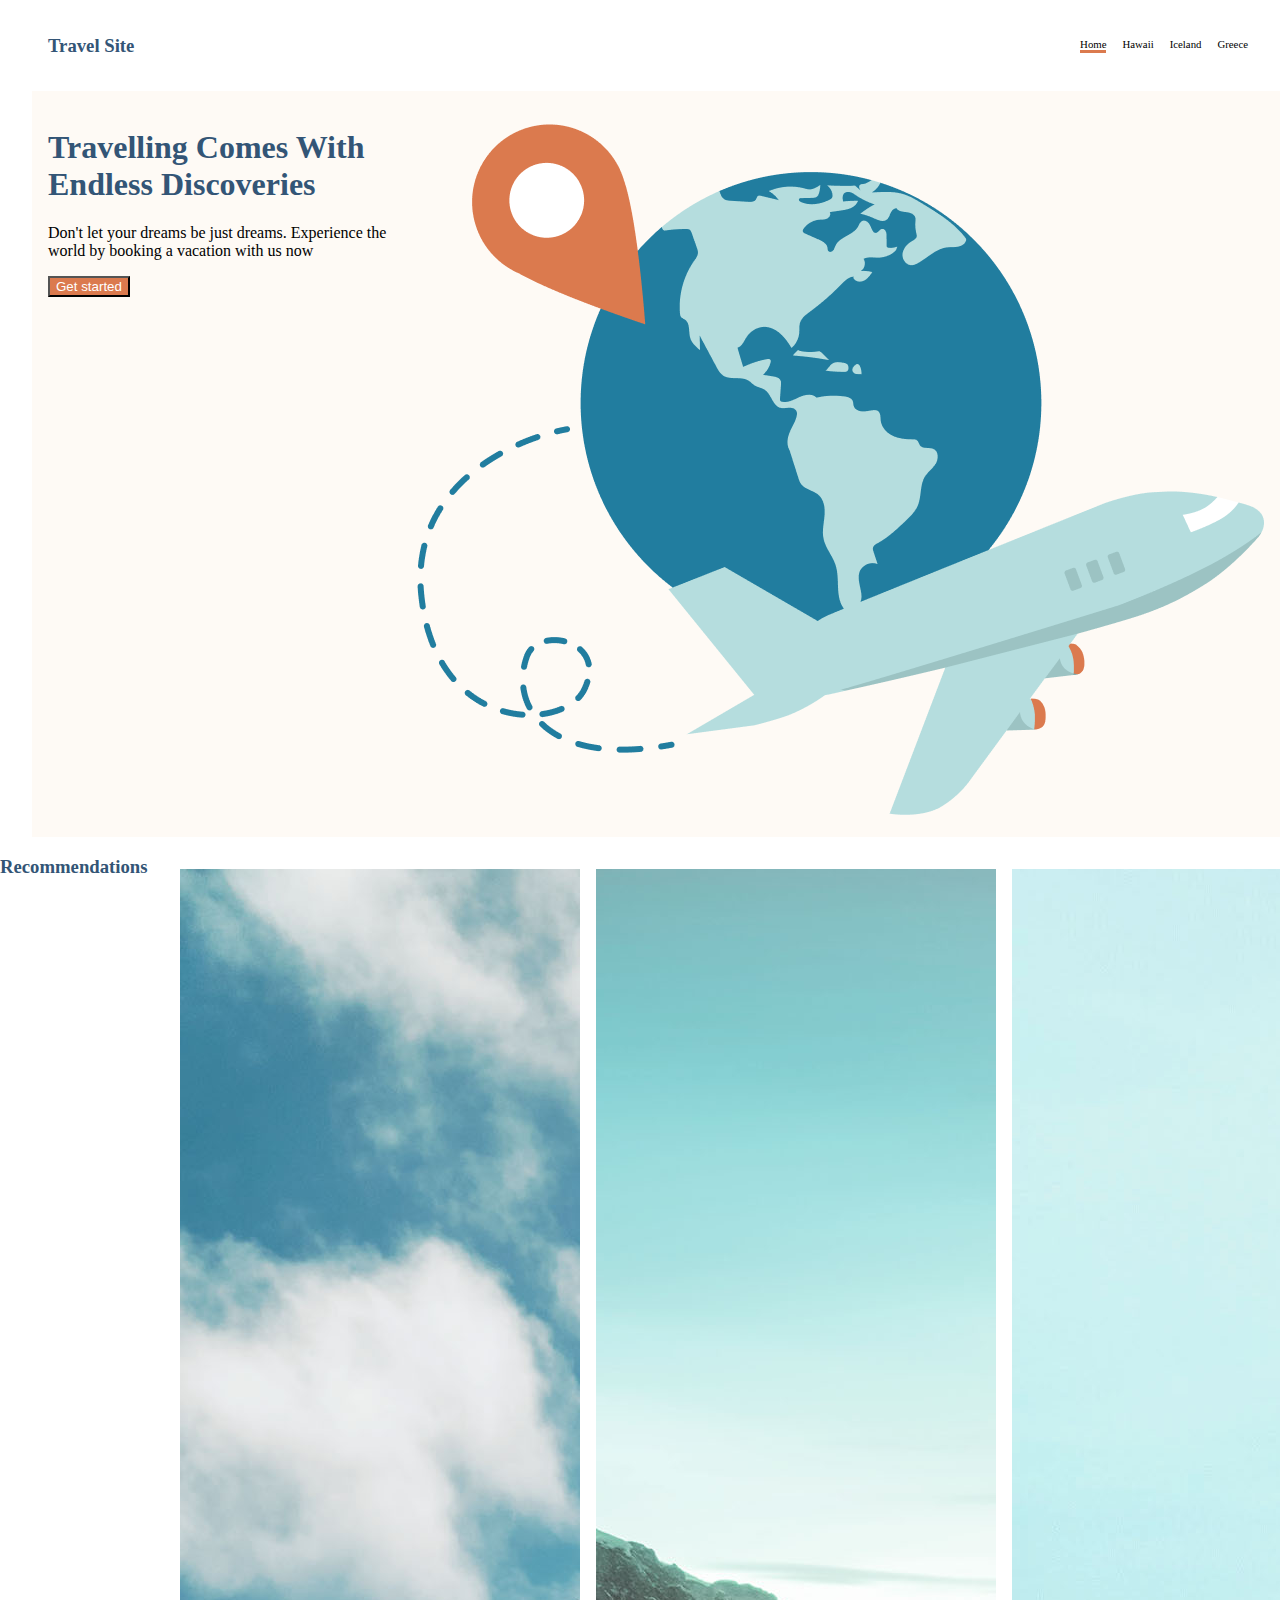
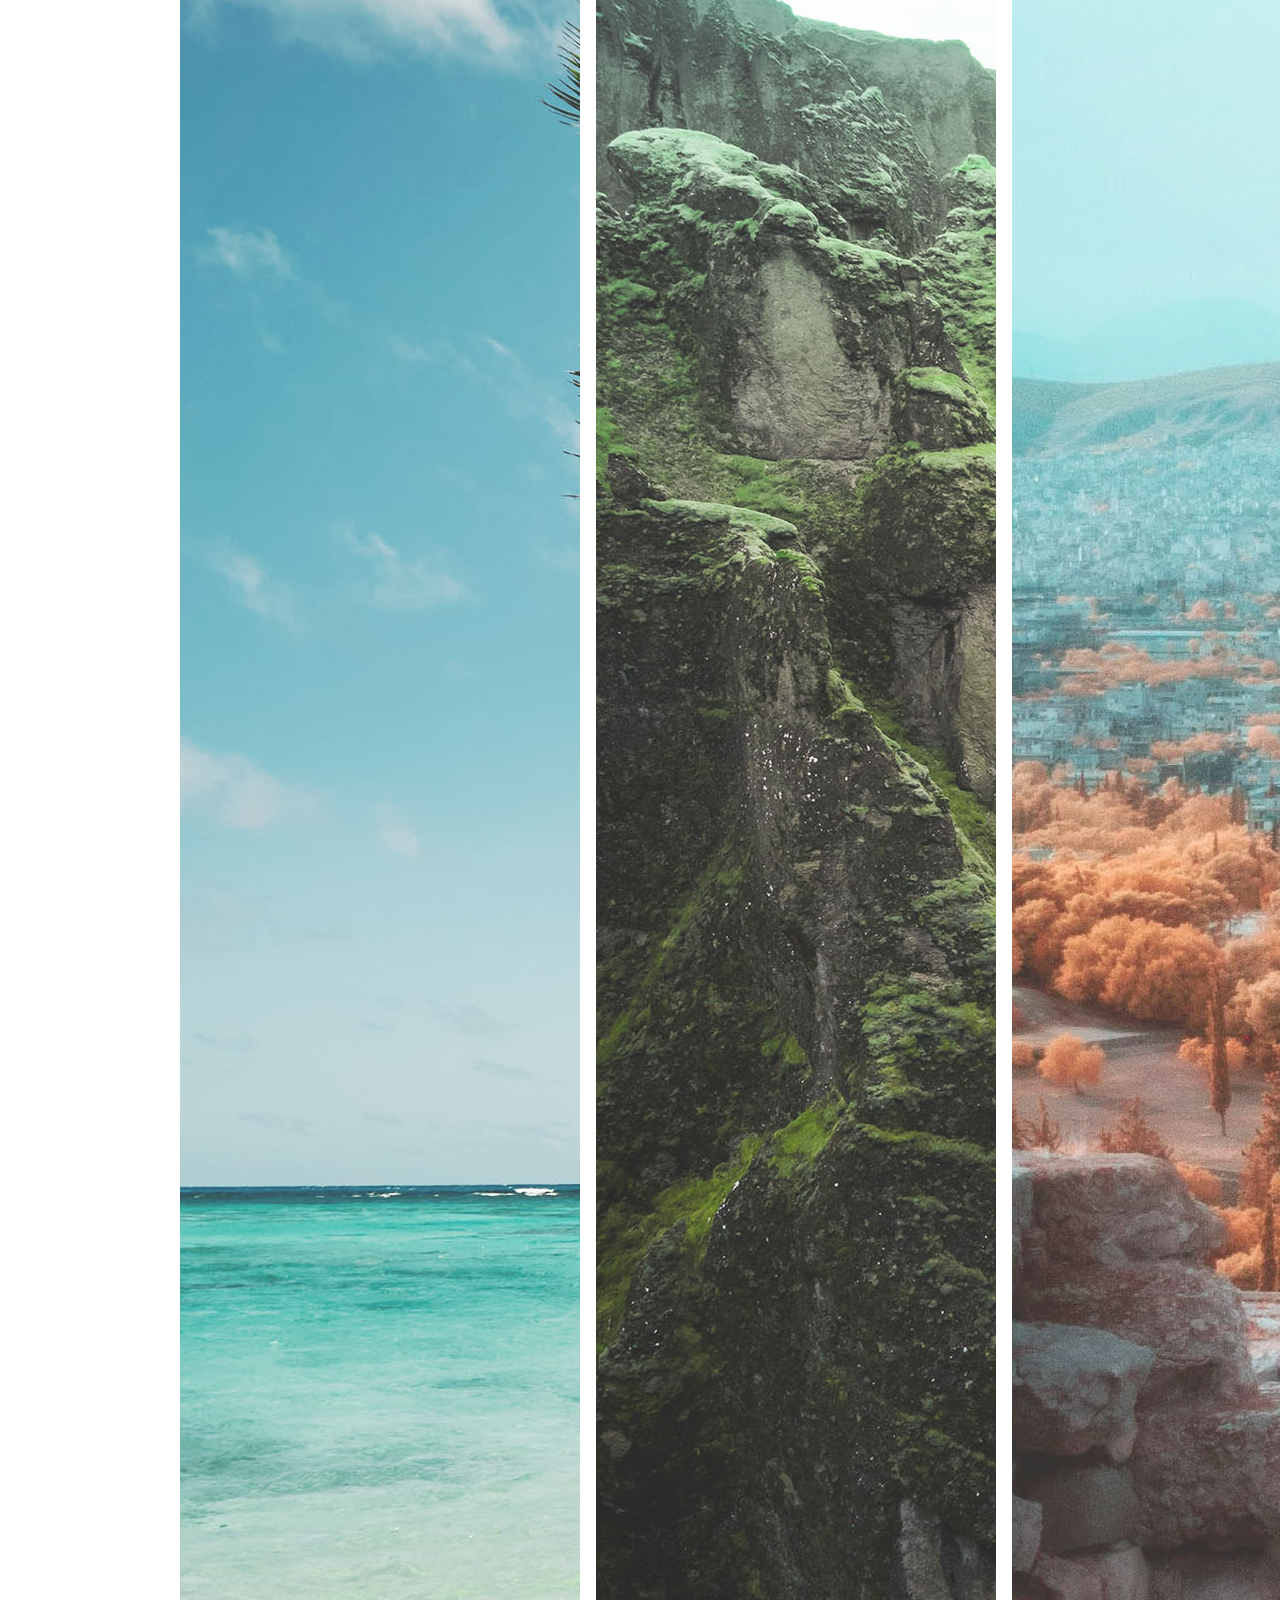
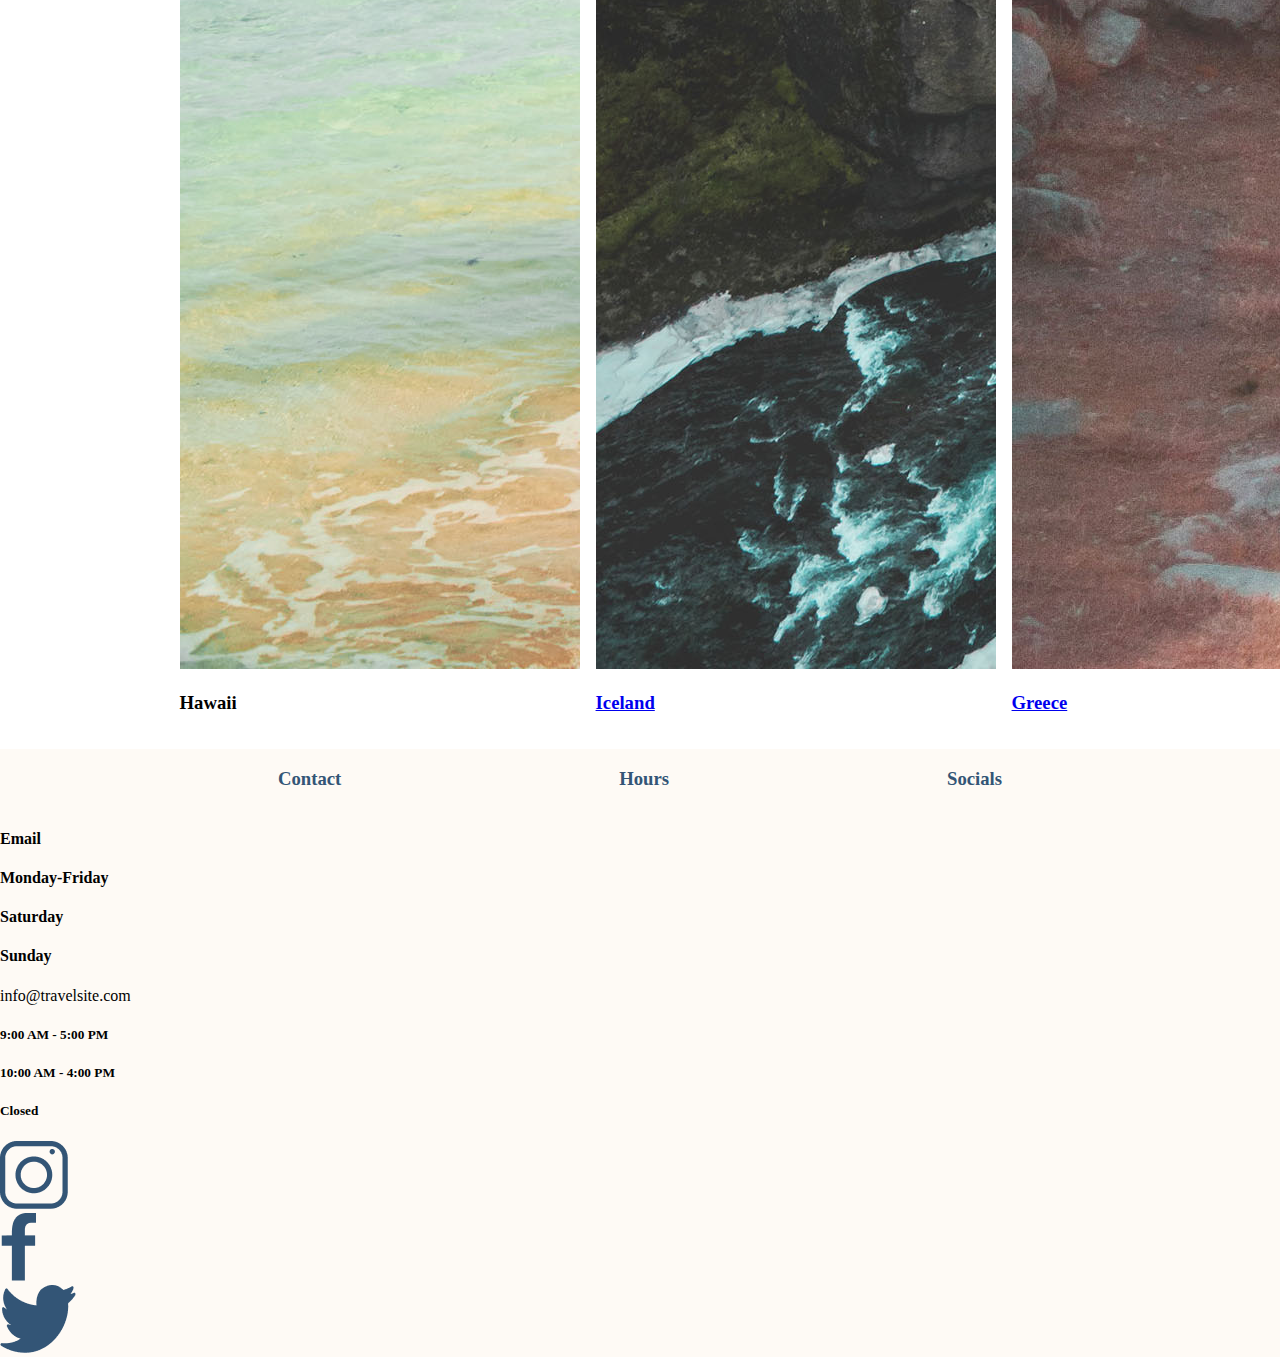
==== index.html @ 2320941d "finished setting up my html and some styling" ====
<!DOCTYPE html>
<html>
<head>
<meta charset="UTF-8">
<meta name="viewport" content="with=device-width, initial-scale=1.0">
        
<title>Travel Site - Homepage</title>
<link rel="stylesheet" href="./css/global.css">
<link rel="stylesheet" href="./css/main.css">

</head>
<body>
    <header>
        <nav class="nav"><h3>Travel Site</h3>
            <ul class="nav__list">
                <li class="nav__item--active">
                    <a href="/" class="nav__link">Home</a>
                </li>
                <li class="nav__item">
                    <a href="/"class="nav__link">Hawaii</a>
                </li>
                <li class="nav__item">
                    <a href="/"class="nav__link">Iceland</a>
                </li>
                <li class="nav__item">
                    <a href="/"class="nav__link">Greece</a>
                </li>
            </ul>

        </nav>

    </header>

<main>
    <section class="hero">
        <div class="hero__container">
        <h1 class="hero__title">Travelling Comes With Endless Discoveries</h1>
            <p>Don't let your dreams be just dreams. Experience the world by booking a vacation with us now</p>
        <button class="hero__button">Get started</button>
        </div>
        <a 
        href="./index.html"
        class="hero__img">
        <img src="./assets/Images/hero.png" alt="logo"/>
    </a>
    
    </section>

    <section class="recs">
        <div class= recs__title>
            <h3>Recommendations</h3> 
        </div>    
        <article class="recs__card">
            <img src="./assets/Images/hawaii.jpg" alt="Hawaii" class="recs__image"/>
                <h3 class="recs__place">Hawaii</h3>
        </article>
        <a 
            href="./pages/iceland.html"
            class="recs__card">
            <img src="./assets/Images/iceland.jpg" alt="Iceland"/>
                <h3>Iceland</h3>
        </a>
        <a 
            href="./pages/greece.html"
            class="recs__card">
            <img src="./assets/Images/greece.jpg" alt="Greece"/>
            <h3>Greece</h3>
        </a>
            
    </section>
</main>
<footer class="footer">
    <section class="footer__titles">
        <h3 class="footer__title footer__title--email">Contact</h3>
        <h3 class="footer__title footer__title--hours">Hours</h3>
        <h3 class="footer__title footer__title--socials">Socials</h3>
    </section>
    <section class="footer__subtitles">
        <h4 class="footer__subtitle footer__subtitle-email">Email</h4>
        <h4 class="footer__subtitle footer__subtitle-mf">Monday-Friday</h4>
        <h4 class="footer__subtitle footer__subtitle-sat">Saturday</h4>
        <h4 class="footer__subtitle footer__subtitle-sun">Sunday</h4>
    </section>
    <section class="footer__info"
    <a 
        href= "maliro: info@travelsite.com"                                                             
        class="footer__info footer__info--email">
    
        info@travelsite.com</a>
    <h5 class="footer__info footer__info--hours">9:00 AM - 5:00 PM</h5>
    <h5 class="footer__info footer__info--hours">10:00 AM - 4:00 PM</h5>
    <h5 class="footer__info footer__info--sunday">Closed</h5>

    <div class="footer__info footer__info--img">
        <img
        class="footer__info--icons"
        src="./assets/Images/Icons/icon-instagram.png"
        alt="instagram"/>
    </div>

    <div class="footer__info footer__info--img">
        <img
        class="footer__info--icons"
        src="./assets/Images/Icons/icon-facebook.png"
        alt="facebook"/>
    </div>
    <div class="footer__info footer__info--img">
        <img
        class="footer__info--icons"
        src="./assets/Images/Icons/icon-twitter.png"
        alt="twitter"/>
    </div>
</footer>

    </body>
</html>
---- css/global.css ----
*{
    box-sizing: border-box;
}
body {
    margin: 0;
    font-family: 'Verdana';
}

/* .nav{
    display: flex;
    padding: 1rem;
    background-color: #FFFFFF;
    justify-content: space-between;
    color: #335576;
    align-items: center;
    margin-left: 2rem;   
}

.nav__list{
    display: flex;
    justify-content: flex-end;
    /* text-decoration: none; */
    /* list-style: none;
    background-color: #fff;
    padding: 1rem;
    margin: 0;
    /* border: 2px solid red; */
/* } */

/* .nav__item{
    list-style-type: none;
    font-size: 0.675rem;
    margin-left: 1rem;
    text-decoration: none;
}

.nav__link{
    text-decoration: none;
    color: black;
}

.nav__item--active{
    border-bottom: 3px solid #DB7A4E;
    font-size: 10.8px;
} */


/* .hero{
    background-color:#FEFAF5;
    padding-top: 2rem;
    display: flex;
}
.hero__title{
    color: #335576; */
    
    /* }
.hero__button{
    
    background-color: #DB7A4E;
    color: #FFFFFF;
}

.logo{
    align-items: right;
    
/* } */ 






/* footer
fixed positioning to stay below */
---- css/main.css ----
.nav{
    display: flex;
    padding: 1rem;
    background-color: #FFFFFF;
    justify-content: space-between;
    color: #335576;
    align-items: center;
    margin-left: 2rem;
    /* position: fixed;    */
}

.nav__list{
    display: flex;
    justify-content: flex-end;
    list-style: none;
    background-color: #fff;
    padding: 1rem;
    margin: 0;
}

.nav__item{
    list-style-type: none;
    font-size: 0.675rem;
    margin-left: 1rem;
    text-decoration: none;
}

.nav__link{
    text-decoration: none;
    color: black;
}

.nav__item--active{
    border-bottom: 3px solid #DB7A4E;
    font-size: 10.8px;
}


.hero{
    background-color:#FEFAF5;
    display: flex;
    padding: 1rem;
    margin: 0;
    margin-left: 2rem;
}
.hero__title{
    color: #335576;
    
    }
.hero__button{
    
    background-color: #DB7A4E;
    color: #FFFFFF;
}

.hero__img{
    width: 100%;
    
}

.recs{
    display: flex;
    
}
.recs__title{
    color: #335576;
}

.recs__card{
    width: 5em;
    padding: 1rem;
    margin-right: 1rem;
    margin-top: 1rem;
    margin-left: 1rem;
    background-color: #fff;
    width: 30%;
}

.footer{
background-color: #FEFAF5;
}
.footer__titles{
    color: #335576;
    display: flex;
    justify-content:space-evenly ;
    
}






/* footer
fixed positioning to stay below */
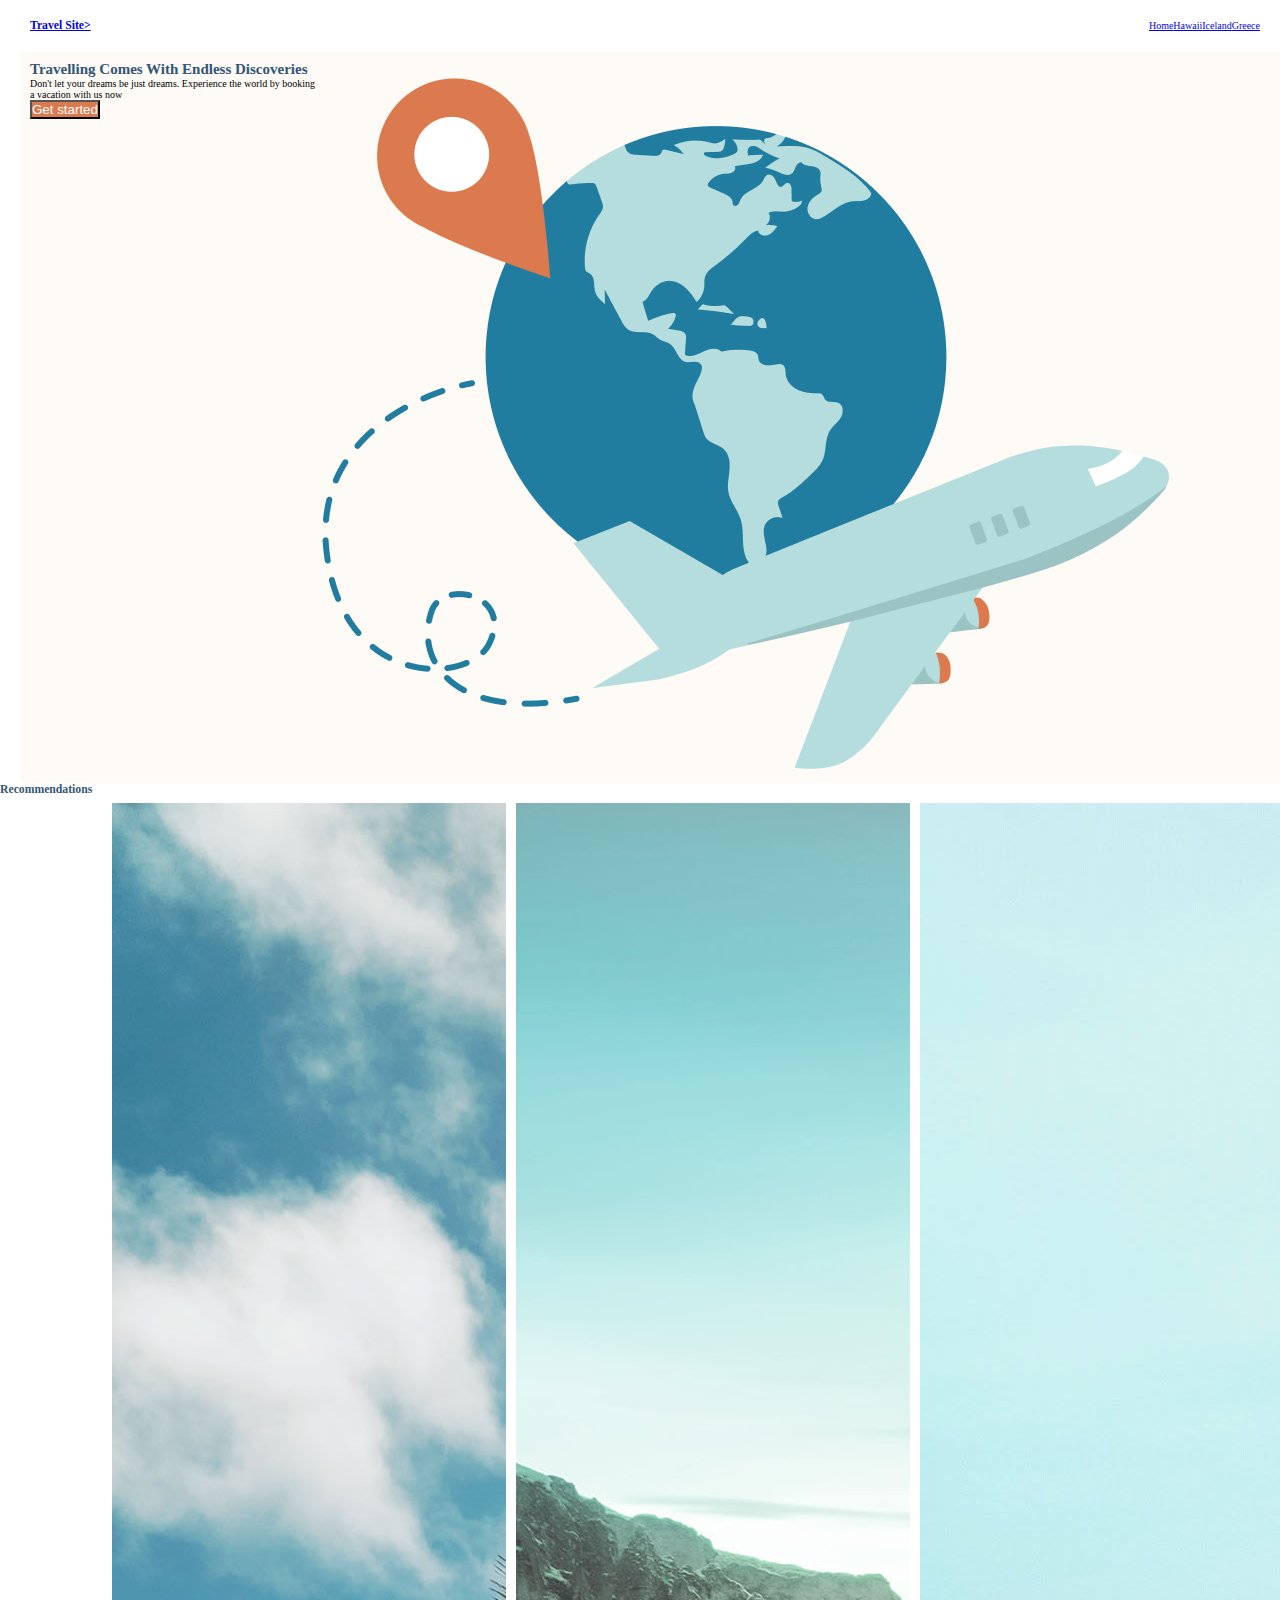
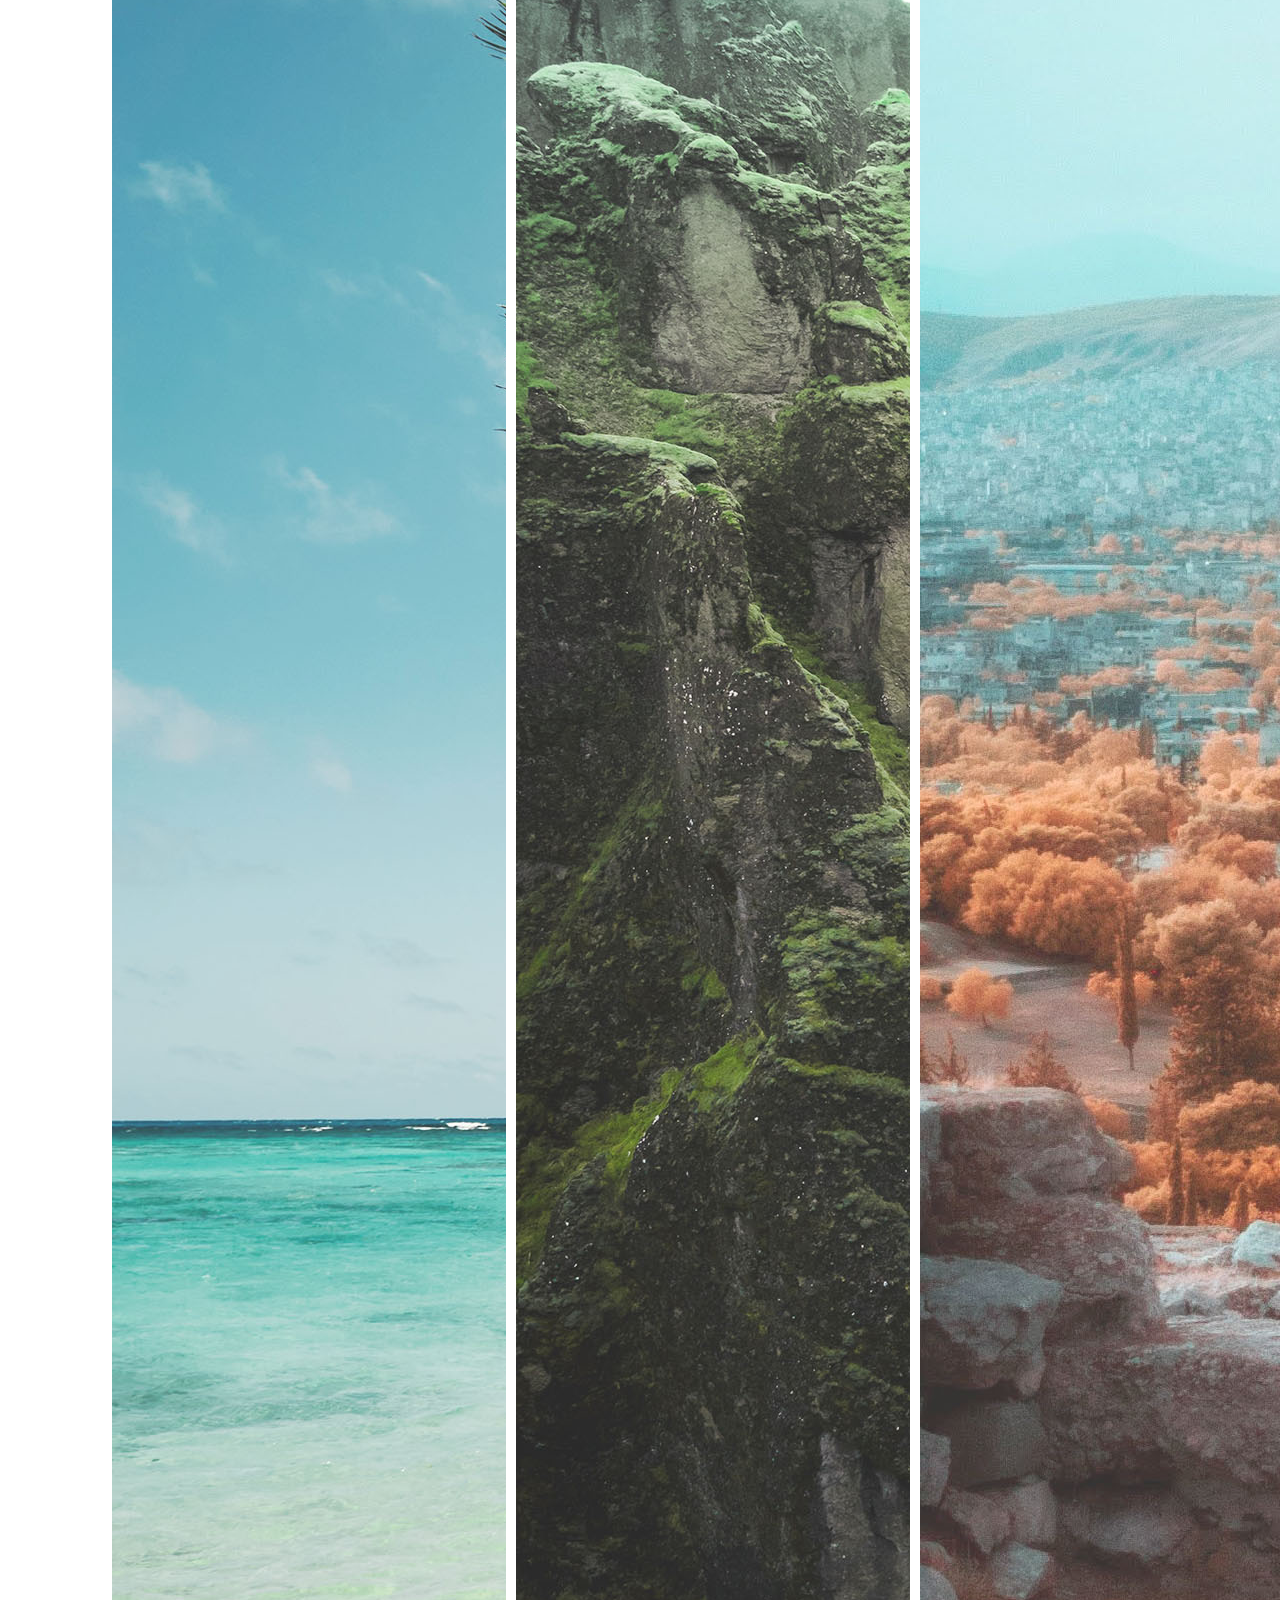
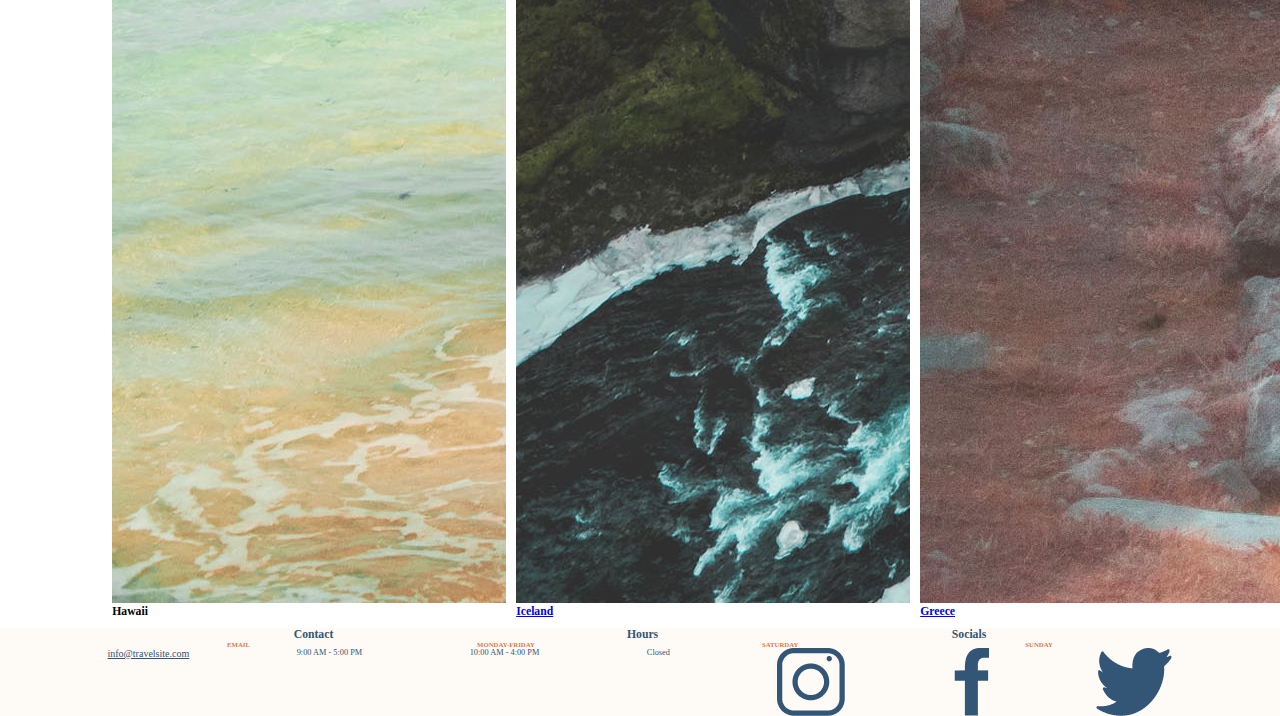
==== commit ce3d166c: "made chages to the nav_list in html" ====
--- a/index.html
+++ b/index.html
@@ -1,30 +1,23 @@
 <!DOCTYPE html>
-<html>
+<html lang="en">
 <head>
-<meta charset="UTF-8">
-<meta name="viewport" content="with=device-width, initial-scale=1.0">
-        
-<title>Travel Site - Homepage</title>
-<link rel="stylesheet" href="./css/global.css">
-<link rel="stylesheet" href="./css/main.css">
-
+    <meta charset="UTF-8" />
+    <meta http-equiv="X-UA-Compatible" content="IE=edge" />
+    <meta name="viewport" content="with=device-width, initial-scale=1.0"/>
+    <link rel="stylesheet" href="./css/global.css" />
+    <link rel="stylesheet" href="./css/main.css" />    
+    <title>Travel Site - Homepage</title>
 </head>
 <body>
     <header>
-        <nav class="nav"><h3>Travel Site</h3>
+        <nav class="nav"><h3><a href="./index.html">Travel Site></a></h3>
             <ul class="nav__list">
-                <li class="nav__item--active">
-                    <a href="/" class="nav__link">Home</a>
+                <li>
+                    <a class="nav__list--active" href="index.html">Home</a>
                 </li>
-                <li class="nav__item">
-                    <a href="/"class="nav__link">Hawaii</a>
-                </li>
-                <li class="nav__item">
-                    <a href="/"class="nav__link">Iceland</a>
-                </li>
-                <li class="nav__item">
-                    <a href="/"class="nav__link">Greece</a>
-                </li>
+                <li><a href=".page/hawii.html">Hawaii</a></li>
+                <li><a href=".pages/iceland.html">Iceland</a></li>
+                <li><a href=".pages/greece.html">Greece</a></li>
             </ul>
 
         </nav>
@@ -34,14 +27,14 @@
 <main>
     <section class="hero">
         <div class="hero__container">
-        <h1 class="hero__title">Travelling Comes With Endless Discoveries</h1>
+        <h2 class="hero__title">Travelling Comes With Endless Discoveries</h2>
             <p>Don't let your dreams be just dreams. Experience the world by booking a vacation with us now</p>
         <button class="hero__button">Get started</button>
         </div>
         <a 
         href="./index.html"
         class="hero__img">
-        <img src="./assets/Images/hero.png" alt="logo"/>
+        <img class= "hero_img img" src="./assets/Images/hero.png" alt="logo"/>
     </a>
     
     </section>
@@ -81,12 +74,10 @@
         <h4 class="footer__subtitle footer__subtitle-sat">Saturday</h4>
         <h4 class="footer__subtitle footer__subtitle-sun">Sunday</h4>
     </section>
-    <section class="footer__info"
+    <section class="footer__info">
     <a 
-        href= "maliro: info@travelsite.com"                                                             
-        class="footer__info footer__info--email">
-    
-        info@travelsite.com</a>
+        href= "malito: info@travelsite.com"                                                             
+        class="footer__info footer__info--email">info@travelsite.com</a>
     <h5 class="footer__info footer__info--hours">9:00 AM - 5:00 PM</h5>
     <h5 class="footer__info footer__info--hours">10:00 AM - 4:00 PM</h5>
     <h5 class="footer__info footer__info--sunday">Closed</h5>
--- a/css/global.css
+++ b/css/global.css
@@ -1,6 +1,13 @@
+:root{
+    font-size: 10px;
+}
+
 *{
+    margin: 0px;
+    padding: 0px;
     box-sizing: border-box;
 }
+
 body {
     margin: 0;
     font-family: 'Verdana';
--- a/css/main.css
+++ b/css/main.css
@@ -1,3 +1,24 @@
+html {
+    /* min-height: 1000px; */
+    height: 1000px;
+    min-width: 1280px;
+    margin: 0;
+    padding: 0;
+
+
+
+
+}
+
+body{
+    min-height: 1000px;
+    min-width: 1280px;
+    margin: 0;
+    padding: 0;
+} 
+
+
+
 .nav{
     display: flex;
     padding: 1rem;
@@ -82,8 +103,24 @@
 .footer__titles{
     color: #335576;
     display: flex;
-    justify-content:space-evenly ;
+    justify-content: space-evenly; 
+}
+
+.footer__subtitles{
+    color: #DB7A4E;
+    text-transform: uppercase;
+    display: flex;
+    justify-content: space-evenly;
+    font-size: 0.675rem;
+    /* align-items: stretch; */
     
+}
+
+.footer__info{
+    color: #335576;
+    display: flex;
+    justify-content: space-evenly;
+    font-weight: normal;
 }
 
 
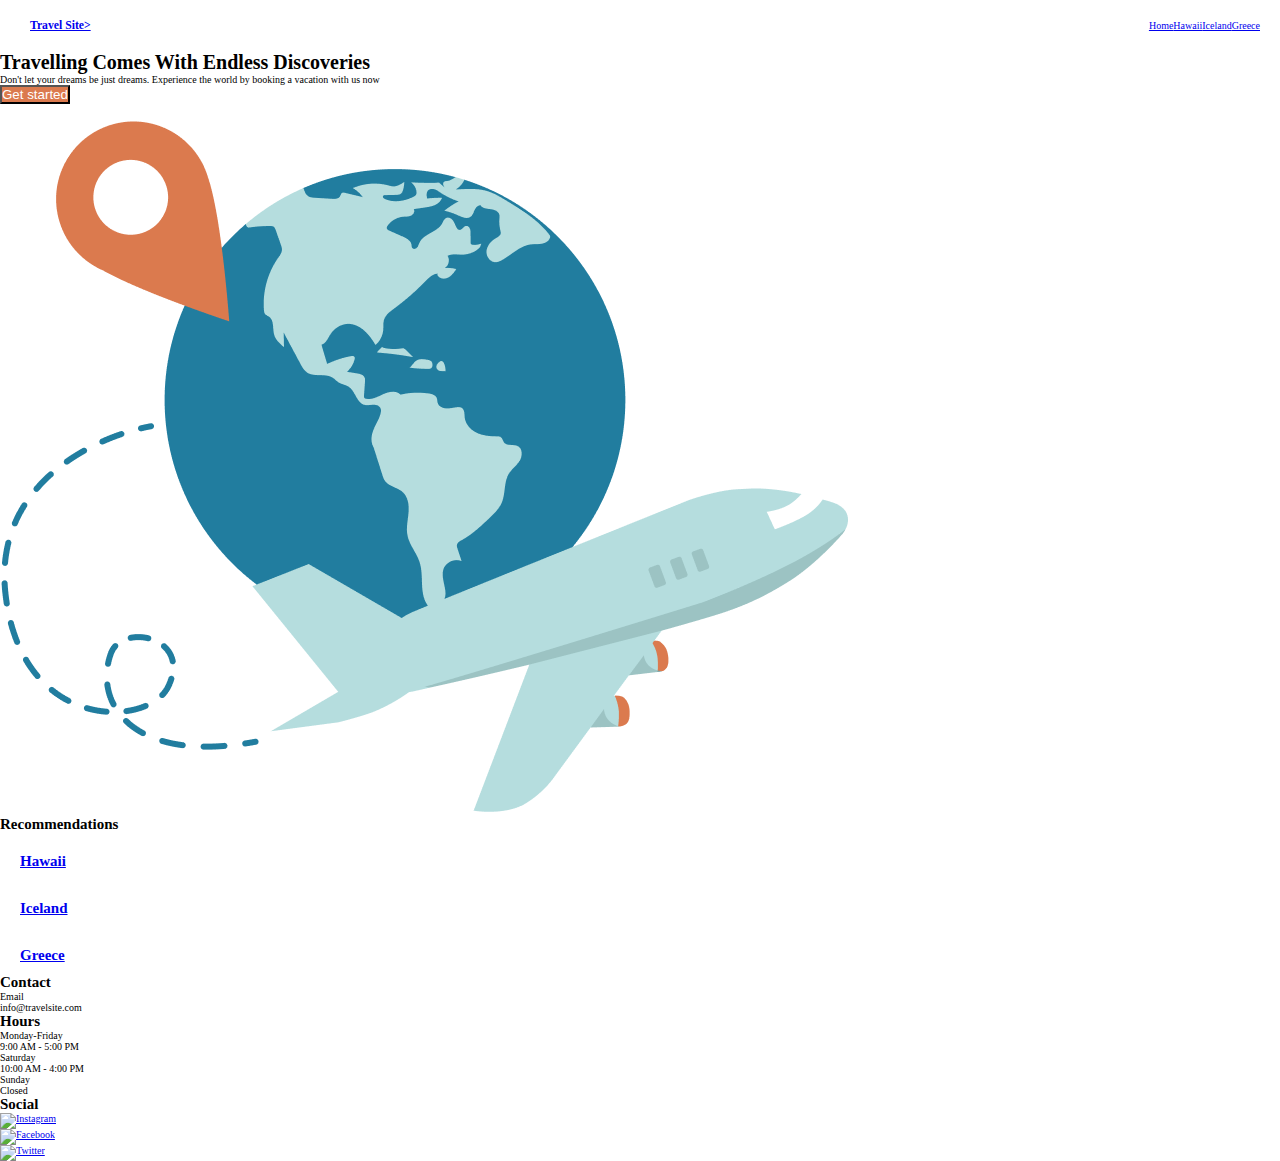
==== commit 5ed3270a: "made chages to html-footer" ====
--- a/index.html
+++ b/index.html
@@ -1,107 +1,77 @@
 <!DOCTYPE html>
 <html lang="en">
-<head>
-    <meta charset="UTF-8" />
-    <meta http-equiv="X-UA-Compatible" content="IE=edge" />
-    <meta name="viewport" content="with=device-width, initial-scale=1.0"/>
-    <link rel="stylesheet" href="./css/global.css" />
-    <link rel="stylesheet" href="./css/main.css" />    
-    <title>Travel Site - Homepage</title>
-</head>
-<body>
-    <header>
-        <nav class="nav"><h3><a href="./index.html">Travel Site></a></h3>
-            <ul class="nav__list">
-                <li>
-                    <a class="nav__list--active" href="index.html">Home</a>
-                </li>
-                <li><a href=".page/hawii.html">Hawaii</a></li>
-                <li><a href=".pages/iceland.html">Iceland</a></li>
-                <li><a href=".pages/greece.html">Greece</a></li>
+    <head>
+        <meta charset="UTF-8" />
+        <meta http-equiv="X-UA-Compatible" content="IE=edge" />
+        <meta name="viewport" content="with=device-width, initial-scale=1.0"/>
+        <link rel="stylesheet" href="./css/global.css" />
+        <link rel="stylesheet" href="./css/main.css" />    
+        <title>Travel Site - Homepage</title>
+    </head>
+    <body>
+        <header>
+            <nav class="nav"><h3><a href="./index.html">Travel Site></a></h3>
+                <ul class="nav__list">
+                    <li>
+                        <a class="nav__list--active" href="index.html">Home</a>
+                    </li>
+                    <li><a href=".page/hawii.html">Hawaii</a></li>
+                    <li><a href=".pages/iceland.html">Iceland</a></li>
+                    <li><a href=".pages/greece.html">Greece</a></li>
+                </ul>
+            </nav>
+            <section class="nav_hero">
+            <div class="hero_title">
+                <h1>Travelling Comes With Endless Discoveries</h1>
+                <p>Don't let your dreams be just dreams. Experience the world by booking a vacation with us now</p>
+                <button class="hero__button"><a href="./pages/contact-us.html"></a> Get started</button>
+            </div>
+            <img class= "hero_img img" src="./assets/Images/hero.png" alt="logo"/>
+        </section>
+    </header>
+    <main>
+        <h2>Recommendations</h2>
+        <div class= "recs__title">
+            <a href="./pages/hawaii.html"><div class="recs__card recs__place"><h2>Hawaii</h2></div></a>
+            <a href="./pages/iceland.html"><div class="recs__card recs__place"><h2>Iceland</h2></div></a>
+            <a href="./pages/greece.html"><div class="recs__card recs__place"><h2>Greece</h2></div></a>
+    </main>
+    <footer>
+        <div class="company__info_footer">
+            <div class="company__info"><h2>Contact</h2>
+                <ul class="company__infot__contact">
+                <li>Email</li><li>info@travelsite.com</li>
             </ul>
+        </div>
+        <div class="company__info__days"></div></div><h2>Hours</h2>
+            <div class="company__info__hours">
+                
+                <ul class="company__info__hours">
+                    <li>Monday-Friday</li><li>9:00 AM - 5:00 PM</li>
+                </ul>
+                
+                <ul class="company__info__hours">
+                    <li>Saturday</li><li>10:00 AM - 4:00 PM</li>
+                </ul>
 
-        </nav>
-
-    </header>
-
-<main>
-    <section class="hero">
-        <div class="hero__container">
-        <h2 class="hero__title">Travelling Comes With Endless Discoveries</h2>
-            <p>Don't let your dreams be just dreams. Experience the world by booking a vacation with us now</p>
-        <button class="hero__button">Get started</button>
+                <ul class="company__info__hours">
+                    <li>Sunday</li><li>Closed</li>
+                </ul>
+            </div>
         </div>
-        <a 
-        href="./index.html"
-        class="hero__img">
-        <img class= "hero_img img" src="./assets/Images/hero.png" alt="logo"/>
-    </a>
-    
-    </section>
-
-    <section class="recs">
-        <div class= recs__title>
-            <h3>Recommendations</h3> 
-        </div>    
-        <article class="recs__card">
-            <img src="./assets/Images/hawaii.jpg" alt="Hawaii" class="recs__image"/>
-                <h3 class="recs__place">Hawaii</h3>
-        </article>
-        <a 
-            href="./pages/iceland.html"
-            class="recs__card">
-            <img src="./assets/Images/iceland.jpg" alt="Iceland"/>
-                <h3>Iceland</h3>
-        </a>
-        <a 
-            href="./pages/greece.html"
-            class="recs__card">
-            <img src="./assets/Images/greece.jpg" alt="Greece"/>
-            <h3>Greece</h3>
-        </a>
-            
-    </section>
-</main>
-<footer class="footer">
-    <section class="footer__titles">
-        <h3 class="footer__title footer__title--email">Contact</h3>
-        <h3 class="footer__title footer__title--hours">Hours</h3>
-        <h3 class="footer__title footer__title--socials">Socials</h3>
-    </section>
-    <section class="footer__subtitles">
-        <h4 class="footer__subtitle footer__subtitle-email">Email</h4>
-        <h4 class="footer__subtitle footer__subtitle-mf">Monday-Friday</h4>
-        <h4 class="footer__subtitle footer__subtitle-sat">Saturday</h4>
-        <h4 class="footer__subtitle footer__subtitle-sun">Sunday</h4>
-    </section>
-    <section class="footer__info">
-    <a 
-        href= "malito: info@travelsite.com"                                                             
-        class="footer__info footer__info--email">info@travelsite.com</a>
-    <h5 class="footer__info footer__info--hours">9:00 AM - 5:00 PM</h5>
-    <h5 class="footer__info footer__info--hours">10:00 AM - 4:00 PM</h5>
-    <h5 class="footer__info footer__info--sunday">Closed</h5>
-
-    <div class="footer__info footer__info--img">
-        <img
-        class="footer__info--icons"
-        src="./assets/Images/Icons/icon-instagram.png"
-        alt="instagram"/>
-    </div>
-
-    <div class="footer__info footer__info--img">
-        <img
-        class="footer__info--icons"
-        src="./assets/Images/Icons/icon-facebook.png"
-        alt="facebook"/>
-    </div>
-    <div class="footer__info footer__info--img">
-        <img
-        class="footer__info--icons"
-        src="./assets/Images/Icons/icon-twitter.png"
-        alt="twitter"/>
+        <div clas="company__info">
+            <h2>Social</h2>
+            <ul class="company__info__social__media">
+                <!-- Instagram -->
+                <li><a href="https://www.instagram.com"><img src="./assets/icons/instagram.png" alt="Instagram" /></a></li>
+                <!-- Facebook -->
+                <li><a href="https://www.facebook.com"><img src="./assets/icons/facebook.png" alt="Facebook" /></a></li>
+                <!-- Twitter -->
+                <li><a href="https://www.twitter.com"> <img src="./assets/icons/twitter.png" alt="Twitter" /></a></li>
+            </ul>
+        </div>
     </div>
 </footer>
 
-    </body>
+</body>
 </html>--- a/css/main.css
+++ b/css/main.css
@@ -9,6 +9,7 @@
 
 
 }
+
 
 body{
     min-height: 1000px;
@@ -78,7 +79,10 @@
     width: 100%;
     
 }
-
+.hero__img img{
+    min-height: 8rem;
+    max-height: 21.875rem;
+}
 .recs{
     display: flex;
     
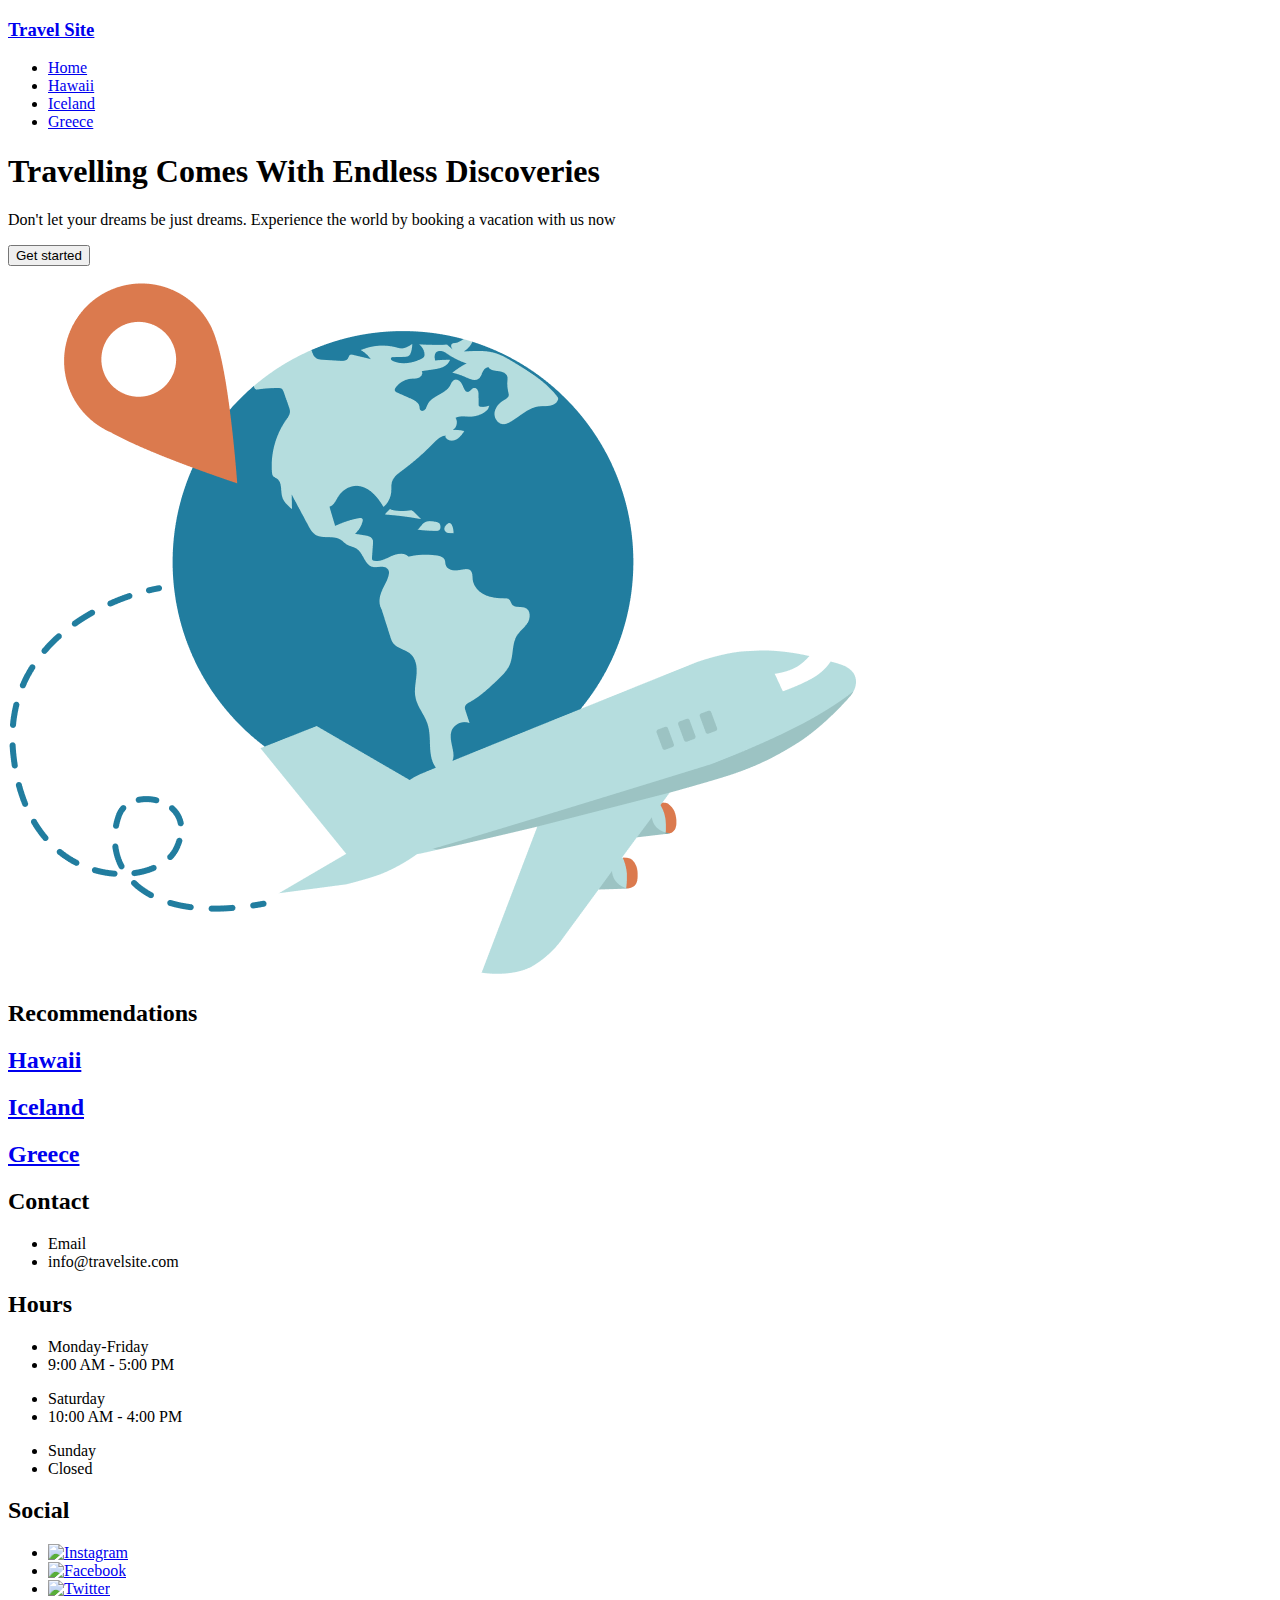
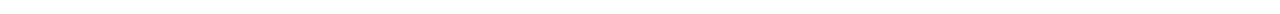
==== commit c3c9463f: "made changes to destionations htmls and css pages" ====
--- a/index.html
+++ b/index.html
@@ -10,7 +10,8 @@
     </head>
     <body>
         <header>
-            <nav class="nav"><h3><a href="./index.html">Travel Site></a></h3>
+            <!--Main-->
+            <nav class="nav"><h3><a href="./index.html">Travel Site</a></h3>
                 <ul class="nav__list">
                     <li>
                         <a class="nav__list--active" href="index.html">Home</a>
@@ -20,58 +21,56 @@
                     <li><a href=".pages/greece.html">Greece</a></li>
                 </ul>
             </nav>
+            <!--Hero-->
             <section class="nav_hero">
-            <div class="hero_title">
-                <h1>Travelling Comes With Endless Discoveries</h1>
-                <p>Don't let your dreams be just dreams. Experience the world by booking a vacation with us now</p>
-                <button class="hero__button"><a href="./pages/contact-us.html"></a> Get started</button>
+                <div class="hero_title">
+                    <h1>Travelling Comes With Endless Discoveries</h1>
+                    <p>Don't let your dreams be just dreams. Experience the world by booking a vacation with us now</p>
+                    <button class="hero__button">Get started</button>
+                </div>
+                <img class= "hero_img img" src="./assets/Images/hero.png" alt="logo"/>
+            </section>
+        </header>
+        <!--Recommendation-->
+        <main>
+            <h2>Recommendations</h2>
+            <div class= "recs__title">
+                <a href="./pages/hawaii.html"><div class="recs__card recs__place__hawaii"><h2>Hawaii</h2></div></a>
+                <a href="./pages/iceland.html"><div class="recs__card recs__place__iceland"><h2>Iceland</h2></div></a>
+                <a href="./pages/greece.html"><div class="recs__card recs__place__greece"><h2>Greece</h2></div></a>
+        </main>
+        <!--Footer-->
+        <footer>
+            <div class="company__info_footer">
+                <div class="company__info"><h2>Contact</h2>
+                    <ul class="company__infot__contact">
+                        <li>Email</li><li>info@travelsite.com</li>
+                    </ul>
+                </div>
+                <div class="company__info__days"></div></div><h2>Hours</h2>
+                <div class="company__info__hours">
+                    <ul class="company__info__hours">
+                        <li>Monday-Friday</li><li>9:00 AM - 5:00 PM</li>
+                    </ul>
+                    <ul class="company__info__hours">
+                        <li>Saturday</li><li>10:00 AM - 4:00 PM</li>
+                    </ul>
+                    <ul class="company__info__hours">
+                        <li>Sunday</li><li>Closed</li>
+                    </ul>
+                </div>
+                <div clas="company__info">
+                    <h2>Social</h2>
+                    <ul class="company__info__social__media">
+                        <!-- Instagram -->
+                        <li><a href="https://www.instagram.com"><img src="./assets/icons/instagram.png" alt="Instagram" /></a></li>
+                        <!-- Facebook -->
+                        <li><a href="https://www.facebook.com"><img src="./assets/icons/facebook.png" alt="Facebook" /></a></li>
+                        <!-- Twitter -->
+                        <li><a href="https://www.twitter.com"> <img src="./assets/icons/twitter.png" alt="Twitter" /></a></li>
+                    </ul>
+                </div>
             </div>
-            <img class= "hero_img img" src="./assets/Images/hero.png" alt="logo"/>
-        </section>
-    </header>
-    <main>
-        <h2>Recommendations</h2>
-        <div class= "recs__title">
-            <a href="./pages/hawaii.html"><div class="recs__card recs__place"><h2>Hawaii</h2></div></a>
-            <a href="./pages/iceland.html"><div class="recs__card recs__place"><h2>Iceland</h2></div></a>
-            <a href="./pages/greece.html"><div class="recs__card recs__place"><h2>Greece</h2></div></a>
-    </main>
-    <footer>
-        <div class="company__info_footer">
-            <div class="company__info"><h2>Contact</h2>
-                <ul class="company__infot__contact">
-                <li>Email</li><li>info@travelsite.com</li>
-            </ul>
-        </div>
-        <div class="company__info__days"></div></div><h2>Hours</h2>
-            <div class="company__info__hours">
-                
-                <ul class="company__info__hours">
-                    <li>Monday-Friday</li><li>9:00 AM - 5:00 PM</li>
-                </ul>
-                
-                <ul class="company__info__hours">
-                    <li>Saturday</li><li>10:00 AM - 4:00 PM</li>
-                </ul>
-
-                <ul class="company__info__hours">
-                    <li>Sunday</li><li>Closed</li>
-                </ul>
-            </div>
-        </div>
-        <div clas="company__info">
-            <h2>Social</h2>
-            <ul class="company__info__social__media">
-                <!-- Instagram -->
-                <li><a href="https://www.instagram.com"><img src="./assets/icons/instagram.png" alt="Instagram" /></a></li>
-                <!-- Facebook -->
-                <li><a href="https://www.facebook.com"><img src="./assets/icons/facebook.png" alt="Facebook" /></a></li>
-                <!-- Twitter -->
-                <li><a href="https://www.twitter.com"> <img src="./assets/icons/twitter.png" alt="Twitter" /></a></li>
-            </ul>
-        </div>
-    </div>
-</footer>
-
-</body>
+        </footer>
+    </body>
 </html>--- a/css/global.css
+++ b/css/global.css
@@ -1,4 +1,4 @@
-:root{
+/* :root{
     font-size: 10px;
 }
 
@@ -11,7 +11,7 @@
 body {
     margin: 0;
     font-family: 'Verdana';
-}
+} */
 
 /* .nav{
     display: flex;
--- a/css/main.css
+++ b/css/main.css
@@ -1,15 +1,9 @@
-html {
-    /* min-height: 1000px; */
+/* html {
     height: 1000px;
     min-width: 1280px;
     margin: 0;
     padding: 0;
-
-
-
-
 }
-
 
 body{
     min-height: 1000px;
@@ -17,8 +11,6 @@
     margin: 0;
     padding: 0;
 } 
-
-
 
 .nav{
     display: flex;
@@ -28,7 +20,6 @@
     color: #335576;
     align-items: center;
     margin-left: 2rem;
-    /* position: fixed;    */
 }
 
 .nav__list{
@@ -116,7 +107,6 @@
     display: flex;
     justify-content: space-evenly;
     font-size: 0.675rem;
-    /* align-items: stretch; */
     
 }
 
@@ -126,11 +116,4 @@
     justify-content: space-evenly;
     font-weight: normal;
 }
-
-
-
-
-
-
-/* footer
-fixed positioning to stay below */+ */
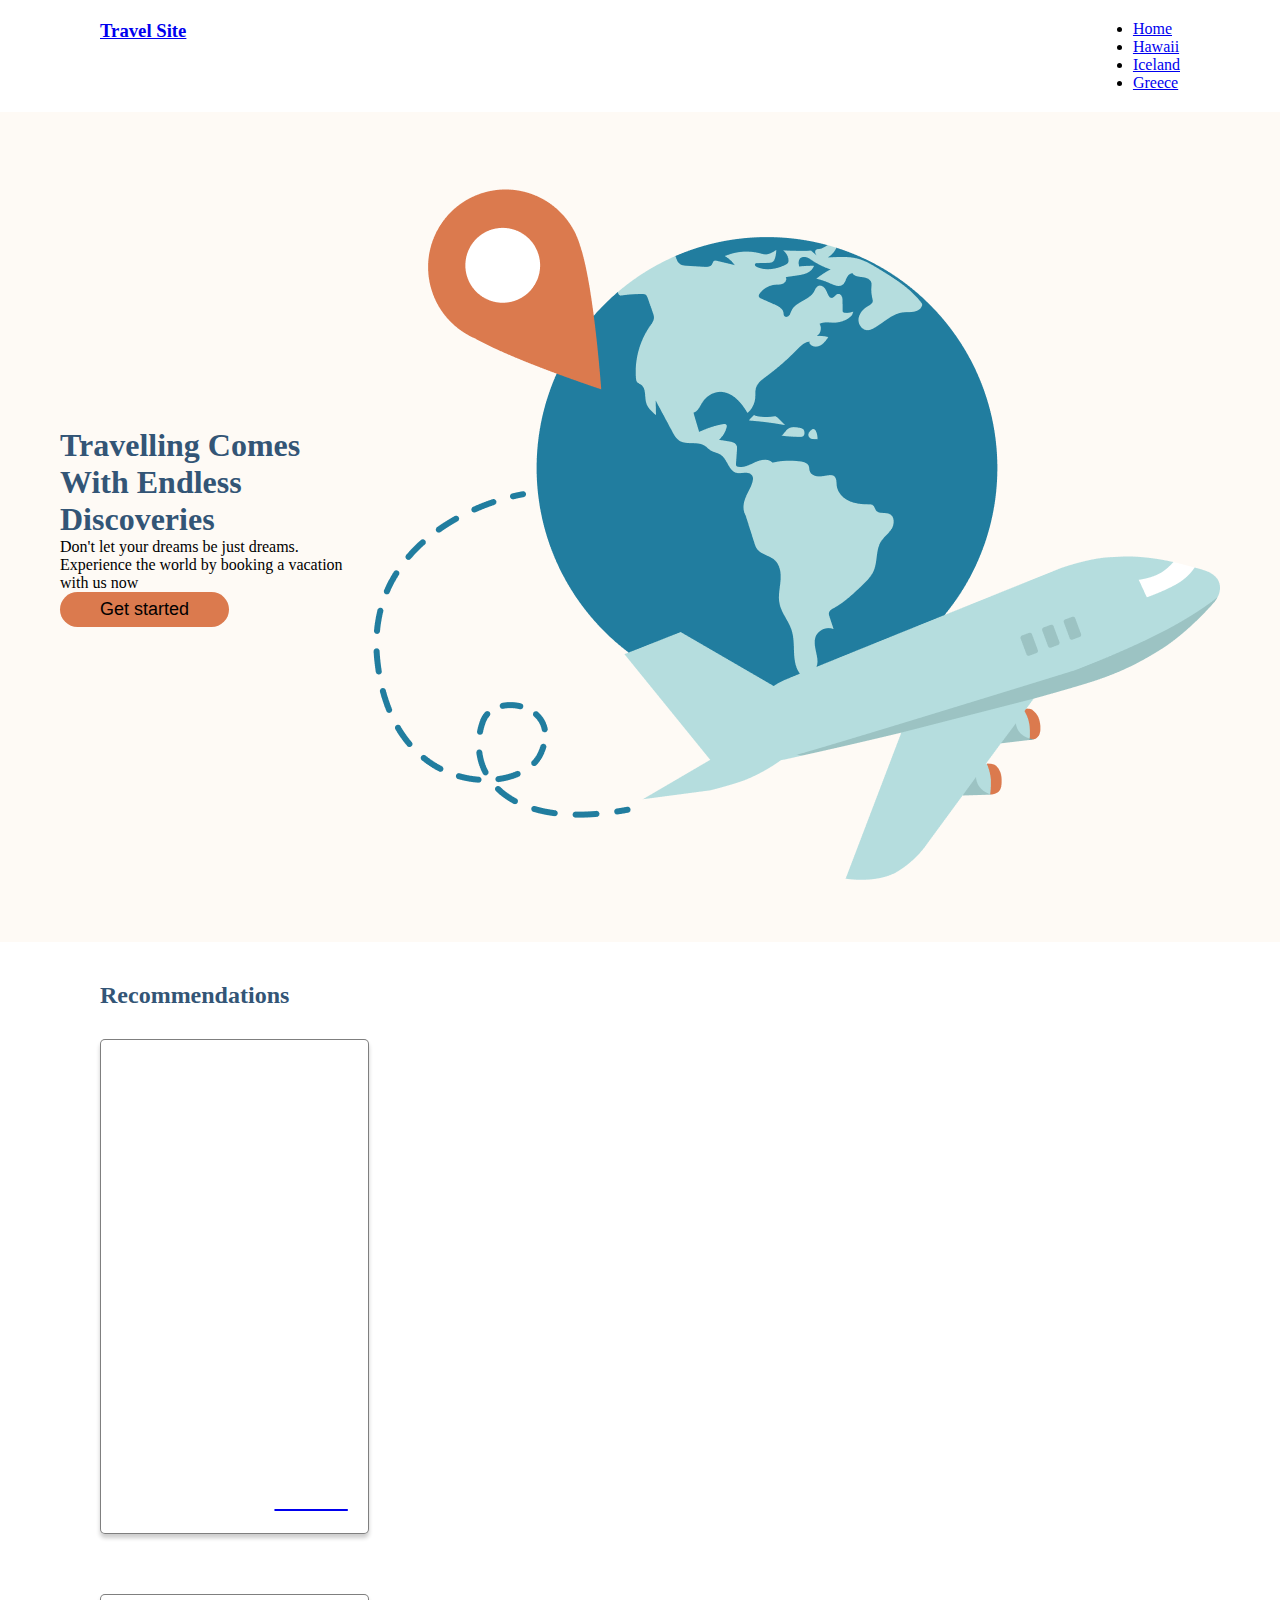
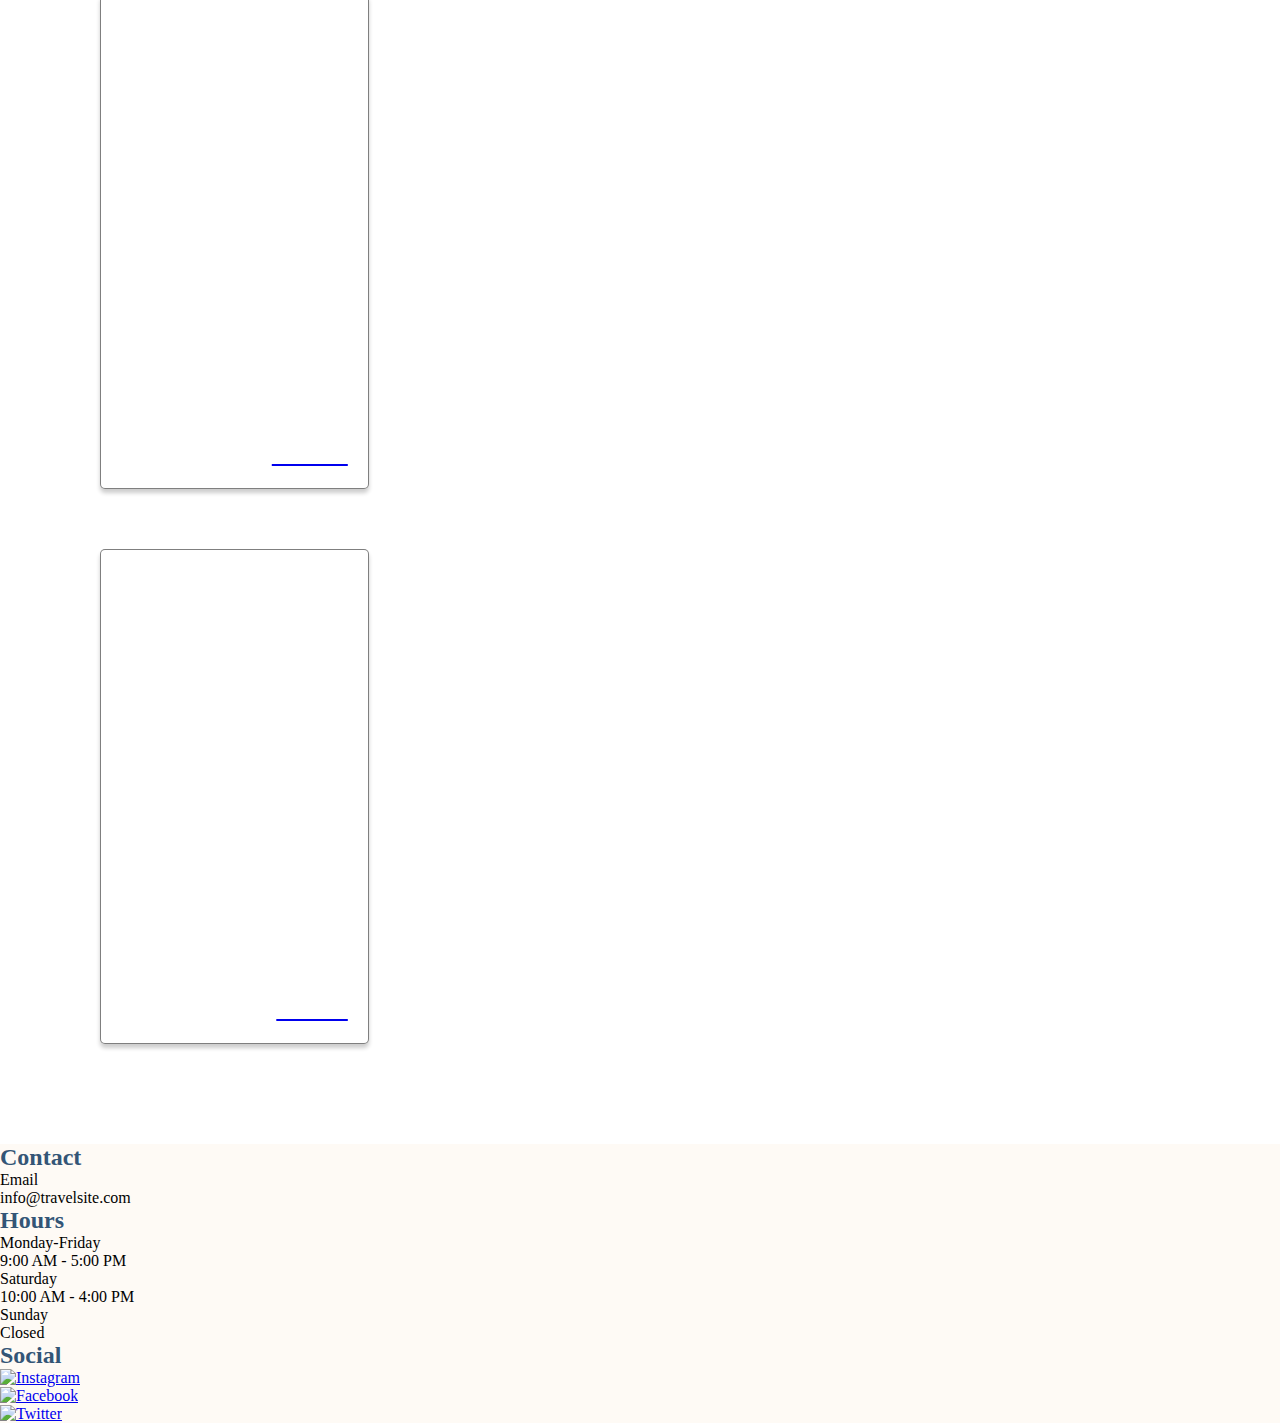
==== commit 0861575d: "made changes to css pages" ====
--- a/index.html
+++ b/index.html
@@ -4,8 +4,8 @@
         <meta charset="UTF-8" />
         <meta http-equiv="X-UA-Compatible" content="IE=edge" />
         <meta name="viewport" content="with=device-width, initial-scale=1.0"/>
-        <link rel="stylesheet" href="./css/global.css" />
-        <link rel="stylesheet" href="./css/main.css" />    
+        <link rel="stylesheet" type="text/css" href="./css/global.css" />
+        <link rel="stylesheet" type="text/css" href="./css/main.css" />   
         <title>Travel Site - Homepage</title>
     </head>
     <body>
@@ -14,30 +14,30 @@
             <nav class="nav"><h3><a href="./index.html">Travel Site</a></h3>
                 <ul class="nav__list">
                     <li>
-                        <a class="nav__list--active" href="index.html">Home</a>
+                        <a class="nav__list__active" href="./index.html">Home</a>
                     </li>
-                    <li><a href=".page/hawii.html">Hawaii</a></li>
-                    <li><a href=".pages/iceland.html">Iceland</a></li>
-                    <li><a href=".pages/greece.html">Greece</a></li>
+                    <li><a href="./pages/hawaii.html">Hawaii</a></li>
+                    <li><a href="./pages/iceland.html">Iceland</a></li>
+                    <li><a href="./pages/greece.html">Greece</a></li>
                 </ul>
             </nav>
             <!--Hero-->
-            <section class="nav_hero">
-                <div class="hero_title">
+            <section class="nav__hero">
+                <div class="hero__title">
                     <h1>Travelling Comes With Endless Discoveries</h1>
                     <p>Don't let your dreams be just dreams. Experience the world by booking a vacation with us now</p>
                     <button class="hero__button">Get started</button>
                 </div>
-                <img class= "hero_img img" src="./assets/Images/hero.png" alt="logo"/>
+                <img class= "hero_img" src="./assets/Images/hero.png" alt="logo"/>
             </section>
         </header>
         <!--Recommendation-->
         <main>
             <h2>Recommendations</h2>
-            <div class= "recs__title">
-                <a href="./pages/hawaii.html"><div class="recs__card recs__place__hawaii"><h2>Hawaii</h2></div></a>
-                <a href="./pages/iceland.html"><div class="recs__card recs__place__iceland"><h2>Iceland</h2></div></a>
-                <a href="./pages/greece.html"><div class="recs__card recs__place__greece"><h2>Greece</h2></div></a>
+            <div class= "recs__titles">
+                <a href="./pages/hawaii.html"><div class="recommandation__card recommandation__place__hawaii"><h2>Hawaii</h2></div></a>
+                <a href="./pages/iceland.html"><div class="recommandation__card recommandation__place__iceland"><h2>Iceland</h2></div></a>
+                <a href="./pages/greece.html"><div class="recommandation__card recommandation__place__greece"><h2>Greece</h2></div></a>
         </main>
         <!--Footer-->
         <footer>
--- a/css/global.css
+++ b/css/global.css
@@ -78,4 +78,126 @@
 
 
 /* footer
-fixed positioning to stay below */+fixed positioning to stay below */
+
+
+
+:root {
+    font-size: 10px;
+  }
+  
+  * {
+    margin: 0px;
+    padding: 0px;
+    box-sizing: border-box;
+  }
+  
+  body {
+    font-family: "Verdana";
+    font-size: 1.6rem;
+  }
+  /* h1, h2, h3 color */
+  :is(h1, h2),
+  .main-nav > h3 > a {
+    color: #335576;
+  }
+  
+  /* Navigation  */
+  .nav {
+    display: flex;
+    justify-content: space-between;
+    background-color: #fff;
+    padding: 2rem;
+    margin: 0rem 8rem;
+  }
+  
+  /* Removes underline all links in nav */
+  .main-nav a {
+    text-decoration: none;
+  }
+  
+  /* Column-gap adjusts spacing between nav links */
+  .main-nav__links {
+    display: flex;
+    justify-content: space-evenly;
+    list-style-type: none;
+    column-gap: 3rem;
+  }
+  
+  .main-nav__links a {
+    color: #000;
+  }
+  /* Active Page Modifier */
+  .main-nav--active-page {
+    border-bottom: 0.5rem solid #db7a4e;
+    padding-bottom: 1rem;
+  }
+  
+  /* Destination and Contact Form */
+  :is(.destination, .contact-us) {
+    padding: 6rem;
+    background-position: 20% 52%;
+    background-size: cover;
+  }
+  
+  /* Destination and Contact Form Heading */
+  :is(.destination, .contact-us) > h1 {
+    font-size: 6rem;
+    color: #fff;
+    margin-left: 4rem;
+    margin-bottom: 4rem;
+  }
+  
+  /* Footer */
+  footer {
+    background-color: #fefaf5;
+  }
+  
+  .company-info-container {
+    display: flex;
+    justify-content: space-around;
+    width: 75vw;
+    margin: auto;
+    padding: 4rem 0px 6rem;
+    color: #335576;
+  }
+  
+  /* Company Info & Social Media - Width */
+  .company-info:first-child {
+    flex-basis: 18%;
+  }
+  
+  /* Company Hours - Width */
+  .company-info__days {
+    flex-basis: 47%;
+  }
+  
+  /* Daily Hours, Hours, contact */
+  :is(.company-info__contact, .company-info__hours, .company-info__social-media) {
+    list-style: none;
+    margin-top: 2rem;
+  }
+  
+  /* Makes the Store Info and Social Media Cards flex-direction: row */
+  :is(.company-info__hours-container, .company-info__social-media) {
+    display: flex;
+    column-gap: 2.5rem;
+  }
+  
+  /* company-info__contact a Targets the first li element */
+  :is(.company-info__contact, .company-info__hours) > li:first-child {
+    font-size: 1.2rem;
+    color: #db7a4e;
+    margin-bottom: 2rem;
+    text-transform: uppercase;
+  }
+  
+  /* Social Media Images */
+  ul.company-info__social-media img {
+    min-width: 1.8rem;
+    max-height: 3rem;
+  }
+  
+  .company-info:last-child > h2 {
+    margin-bottom: 4.5rem;
+  }--- a/css/main.css
+++ b/css/main.css
@@ -117,3 +117,116 @@
     font-weight: normal;
 }
  */
+
+ /* Hero Section */
+.nav__hero {
+    display: flex;
+    justify-content: space-around;
+    align-items: center;
+    background-color: #fefaf5;
+    padding: 6rem;
+    margin: auto;
+  }
+  
+  /* Hero Content Container */
+  .nav__hero__title {
+    min-width: 35%;
+    max-width: 52%;
+  }
+  
+  /* Hero Content - Content*/
+  .nav__hero__title > h1 {
+    font-size: 4.2rem;
+    margin-bottom: 3rem;
+  }
+  
+  .nav__hero__title p {
+    color: #335576;
+    margin-bottom: 3rem;
+  }
+  
+  /* Hero-Image */
+  .hero__img {
+    max-width: 35%;
+    min-width: 25%;
+  }
+  
+  /* Hero - Get Started Button */
+  .hero__button {
+    background-color: #db7a4e;
+    font-size: 1.8rem;
+    padding: 0.7rem 4rem;
+    border-radius: 3rem;
+    border: none;
+    cursor: pointer;
+  }
+  
+  /* .nav-hero__button a {
+    text-decoration: none;
+    color: #fff;
+  } */
+  
+  /* Recommendations */
+  main {
+    padding: 4rem;
+    margin: 0rem 6rem;
+  }
+  
+  main > h2 {
+    margin-bottom: 3rem;
+  }
+  
+  /* Destination Card */
+  .destination__titles{
+    display: flex;
+    justify-content: center;
+    align-items: center;
+    margin: auto;
+    column-gap: 3rem;
+  }
+  
+  .destination__titles > a {
+    text-decoration: none;
+    cursor: pointer;
+  }
+  
+  /* Destination Card */
+  .recommandation__card {
+    display: flex;
+    justify-content: flex-end;
+    align-items: flex-end;
+    width: 21vw;
+    height: 55vh;
+    /* Border */
+    /* width / style / color */
+    border: 0.1rem solid rgba(0 0 0 / 0.5);
+    /* Box-Shadow */
+    /* x-axis / y-axis - blur - radius - color / opacity */
+    box-shadow: 0rem 0.4rem 0.4rem rgba(0 0 0 / 0.2);
+    border-radius: 0.5rem;
+    background-size: cover;
+    background-position: center;
+    background-repeat: no-repeat;
+    margin-bottom: 6rem;
+  }
+  
+  /* Destination Card Heading */
+  .recommandation__card > h2 {
+    color: #fff;
+    margin: 2rem;
+  }
+  
+  /* Hawaii Background */
+  .recommandation__place__hawaii {
+    background-image: url("../assets/images/hawaii.jpg");
+  }
+  
+  /* Iceland background */
+  .recommandation__place__iceland {
+    background-image: url("../assets/images/iceland.jpg");
+  }
+  
+  /* Greece Background */
+  .recommandation__place__greece {
+    background-image: url("../assets/images/greece.jpg");
+  }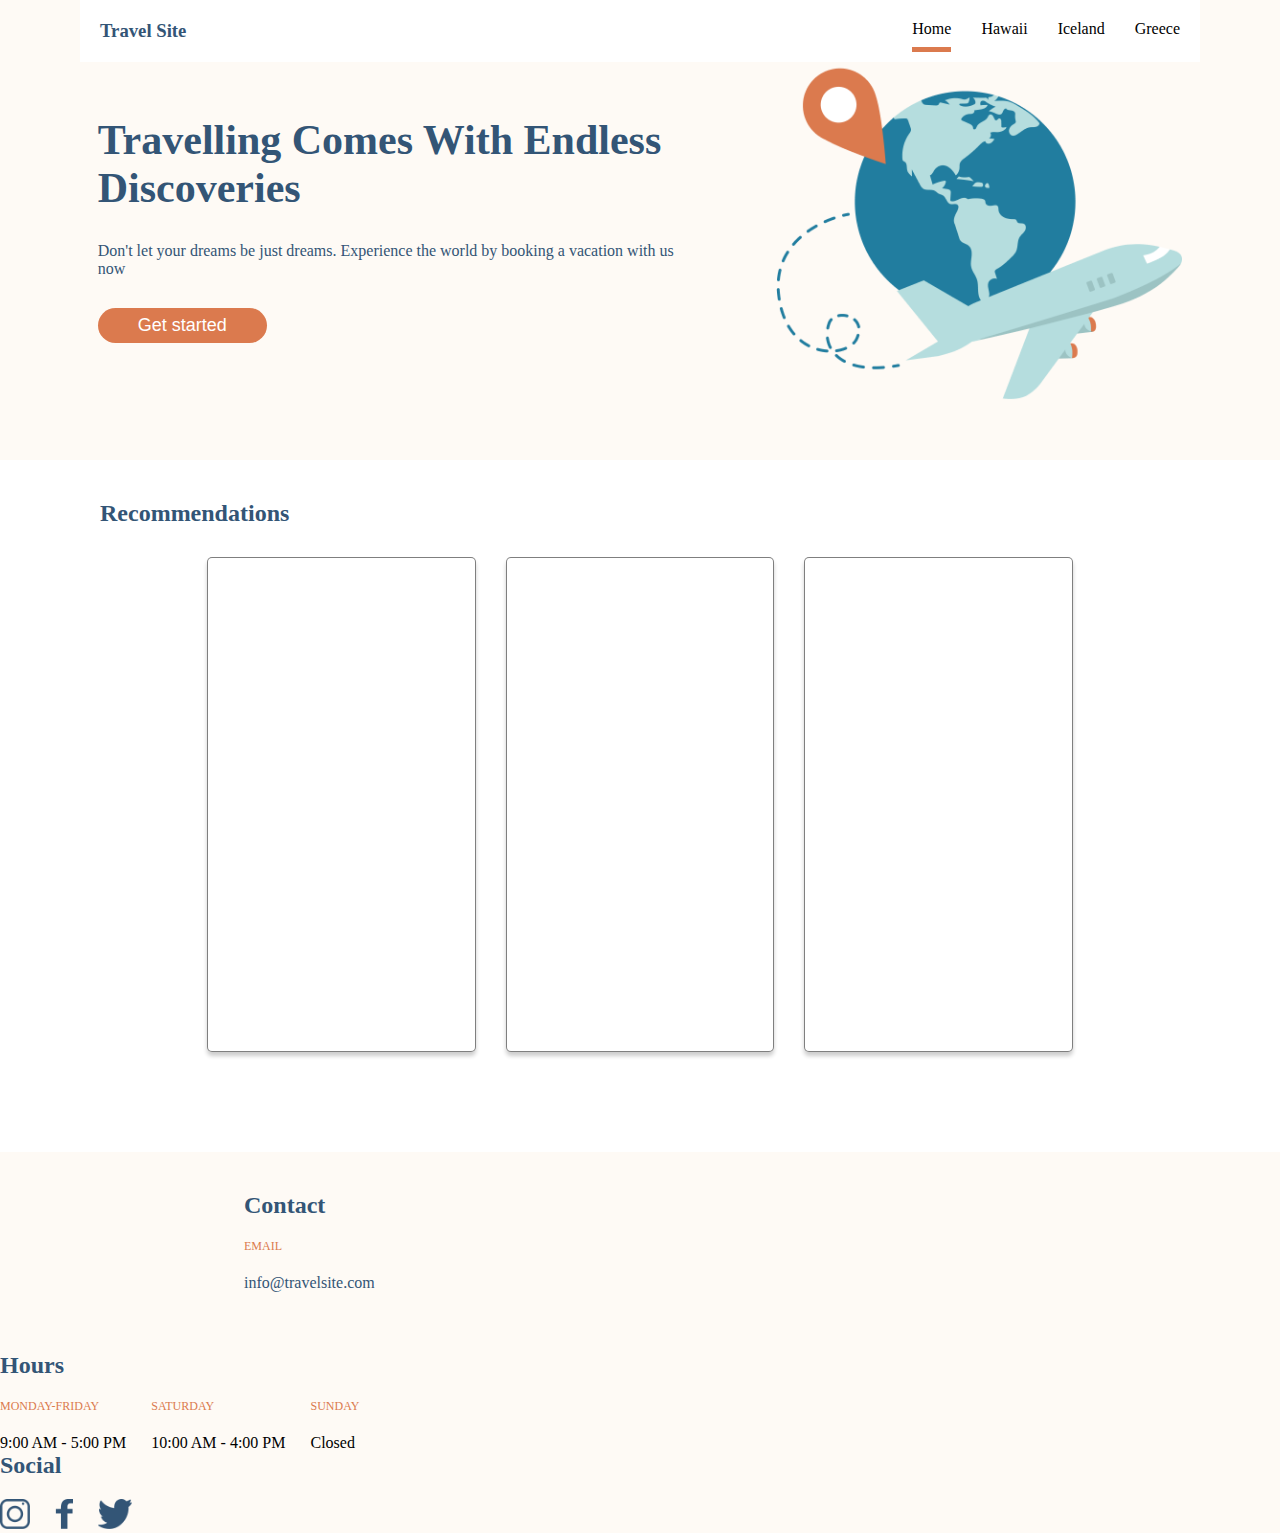
==== commit b1afb2ac: "adjusting background imgs on css" ====
--- a/index.html
+++ b/index.html
@@ -4,8 +4,8 @@
         <meta charset="UTF-8" />
         <meta http-equiv="X-UA-Compatible" content="IE=edge" />
         <meta name="viewport" content="with=device-width, initial-scale=1.0"/>
-        <link rel="stylesheet" type="text/css" href="./css/global.css" />
-        <link rel="stylesheet" type="text/css" href="./css/main.css" />   
+        <link rel="stylesheet" type="text/css" href="./css/global.css"/>
+        <link rel="stylesheet" type="text/css" href="./css/main.css"/>   
         <title>Travel Site - Homepage</title>
     </head>
     <body>
@@ -23,32 +23,32 @@
             </nav>
             <!--Hero-->
             <section class="nav__hero">
-                <div class="hero__title">
+                <div class="nav__hero__about">
                     <h1>Travelling Comes With Endless Discoveries</h1>
                     <p>Don't let your dreams be just dreams. Experience the world by booking a vacation with us now</p>
                     <button class="hero__button">Get started</button>
                 </div>
-                <img class= "hero_img" src="./assets/Images/hero.png" alt="logo"/>
+                <img class= "hero__img" src="./assets/Images/hero.png" alt="logo"/>
             </section>
         </header>
         <!--Recommendation-->
         <main>
             <h2>Recommendations</h2>
-            <div class= "recs__titles">
-                <a href="./pages/hawaii.html"><div class="recommandation__card recommandation__place__hawaii"><h2>Hawaii</h2></div></a>
-                <a href="./pages/iceland.html"><div class="recommandation__card recommandation__place__iceland"><h2>Iceland</h2></div></a>
-                <a href="./pages/greece.html"><div class="recommandation__card recommandation__place__greece"><h2>Greece</h2></div></a>
+            <div class= "recommendation__titles">
+                <a href="./pages/hawaii.html"><div class="recommendation__card recommendation__place__hawaii"><h2>Hawaii</h2></div></a>
+                <a href="./pages/iceland.html"><div class="recommendation__card recommendation__place__iceland"><h2>Iceland</h2></div></a>
+                <a href="./pages/greece.html"><div class="recommendation__card recommendation__place__greece"><h2>Greece</h2></div></a>
         </main>
         <!--Footer-->
         <footer>
-            <div class="company__info_footer">
+            <div class="company__info__footer">
                 <div class="company__info"><h2>Contact</h2>
-                    <ul class="company__infot__contact">
+                    <ul class="company__info__contact">
                         <li>Email</li><li>info@travelsite.com</li>
                     </ul>
                 </div>
                 <div class="company__info__days"></div></div><h2>Hours</h2>
-                <div class="company__info__hours">
+                <div class="company__info__hours__footer">
                     <ul class="company__info__hours">
                         <li>Monday-Friday</li><li>9:00 AM - 5:00 PM</li>
                     </ul>
@@ -63,11 +63,11 @@
                     <h2>Social</h2>
                     <ul class="company__info__social__media">
                         <!-- Instagram -->
-                        <li><a href="https://www.instagram.com"><img src="./assets/icons/instagram.png" alt="Instagram" /></a></li>
+                        <li><a href="https://www.instagram.com"><img src="./assets/Images/Icons/icon-instagram.png" alt="Instagram" /></a></li>
                         <!-- Facebook -->
-                        <li><a href="https://www.facebook.com"><img src="./assets/icons/facebook.png" alt="Facebook" /></a></li>
+                        <li><a href="https://www.facebook.com"><img src="./assets/Images/Icons/icon-facebook.png" alt="Facebook" /></a></li>
                         <!-- Twitter -->
-                        <li><a href="https://www.twitter.com"> <img src="./assets/icons/twitter.png" alt="Twitter" /></a></li>
+                        <li><a href="https://www.twitter.com"> <img src="./assets/Images/Icons/icon-twitter.png" alt="Twitter" /></a></li>
                     </ul>
                 </div>
             </div>
--- a/css/global.css
+++ b/css/global.css
@@ -81,123 +81,128 @@
 fixed positioning to stay below */
 
 
-
 :root {
     font-size: 10px;
-  }
-  
-  * {
+}
+  
+* {
     margin: 0px;
     padding: 0px;
     box-sizing: border-box;
-  }
-  
-  body {
+}
+  
+body {
     font-family: "Verdana";
     font-size: 1.6rem;
-  }
+}
   /* h1, h2, h3 color */
-  :is(h1, h2),
-  .main-nav > h3 > a {
+:is(h1, h2),
+  .nav > h3 > a {
     color: #335576;
-  }
+}
   
   /* Navigation  */
-  .nav {
+.nav {
     display: flex;
     justify-content: space-between;
     background-color: #fff;
     padding: 2rem;
     margin: 0rem 8rem;
-  }
+    position: fixed;
+    z-index: 10;
+    flex-direction: row;
+    top: 0;
+    right: 0;
+    left: 0;
+}
   
   /* Removes underline all links in nav */
-  .main-nav a {
+.nav a {
     text-decoration: none;
-  }
+}
   
   /* Column-gap adjusts spacing between nav links */
-  .main-nav__links {
+.nav__list {
     display: flex;
     justify-content: space-evenly;
     list-style-type: none;
     column-gap: 3rem;
-  }
-  
-  .main-nav__links a {
+}
+  
+.nav__list a {
     color: #000;
-  }
+}
   /* Active Page Modifier */
-  .main-nav--active-page {
+  .nav__list__active {
     border-bottom: 0.5rem solid #db7a4e;
     padding-bottom: 1rem;
-  }
+}
   
   /* Destination and Contact Form */
-  :is(.destination, .contact-us) {
+:is(.destination, .contact-us) {
     padding: 6rem;
     background-position: 20% 52%;
     background-size: cover;
-  }
+}
   
   /* Destination and Contact Form Heading */
-  :is(.destination, .contact-us) > h1 {
+:is(.recommendation, .contact-us) > h1 {
     font-size: 6rem;
     color: #fff;
     margin-left: 4rem;
     margin-bottom: 4rem;
-  }
+}
   
   /* Footer */
-  footer {
+footer {
     background-color: #fefaf5;
-  }
-  
-  .company-info-container {
+}
+  
+.company__info__footer {
     display: flex;
     justify-content: space-around;
     width: 75vw;
     margin: auto;
     padding: 4rem 0px 6rem;
     color: #335576;
-  }
+}
   
   /* Company Info & Social Media - Width */
-  .company-info:first-child {
+.company__info:first-child {
     flex-basis: 18%;
-  }
+}
   
   /* Company Hours - Width */
-  .company-info__days {
+.company__info__days {
     flex-basis: 47%;
-  }
+}
   
   /* Daily Hours, Hours, contact */
-  :is(.company-info__contact, .company-info__hours, .company-info__social-media) {
+:is(.company__info__contact, .company__info__hours, .company__info__social__media) {
     list-style: none;
     margin-top: 2rem;
-  }
+}
   
   /* Makes the Store Info and Social Media Cards flex-direction: row */
-  :is(.company-info__hours-container, .company-info__social-media) {
+:is(.company__info__hours__footer, .company__info__social__media) {
     display: flex;
     column-gap: 2.5rem;
-  }
+}
   
   /* company-info__contact a Targets the first li element */
-  :is(.company-info__contact, .company-info__hours) > li:first-child {
+:is(.company__info__contact, .company__info__hours) > li:first-child {
     font-size: 1.2rem;
     color: #db7a4e;
     margin-bottom: 2rem;
     text-transform: uppercase;
-  }
+}
   
   /* Social Media Images */
-  ul.company-info__social-media img {
+ul.company__info__social__media img {
     min-width: 1.8rem;
     max-height: 3rem;
-  }
-  
-  .company-info:last-child > h2 {
+}
+  
+.company__info:last-child > h2 {
     margin-bottom: 4.5rem;
-  }+}--- a/css/main.css
+++ b/css/main.css
@@ -118,6 +118,10 @@
 }
  */
 
+/* . nav {
+
+} */
+
  /* Hero Section */
 .nav__hero {
     display: flex;
@@ -126,40 +130,41 @@
     background-color: #fefaf5;
     padding: 6rem;
     margin: auto;
-  }
+}
   
   /* Hero Content Container */
-  .nav__hero__title {
+.nav__hero__about {
     min-width: 35%;
     max-width: 52%;
-  }
+}
   
   /* Hero Content - Content*/
-  .nav__hero__title > h1 {
+.nav__hero__about > h1 {
     font-size: 4.2rem;
     margin-bottom: 3rem;
-  }
-  
-  .nav__hero__title p {
+}
+  
+.nav__hero__about p {
     color: #335576;
     margin-bottom: 3rem;
-  }
+}
   
   /* Hero-Image */
-  .hero__img {
+.hero__img {
     max-width: 35%;
     min-width: 25%;
-  }
+}
   
   /* Hero - Get Started Button */
-  .hero__button {
+.hero__button {
     background-color: #db7a4e;
     font-size: 1.8rem;
     padding: 0.7rem 4rem;
     border-radius: 3rem;
     border: none;
     cursor: pointer;
-  }
+    color:#fff
+}
   
   /* .nav-hero__button a {
     text-decoration: none;
@@ -167,31 +172,31 @@
   } */
   
   /* Recommendations */
-  main {
+main {
     padding: 4rem;
     margin: 0rem 6rem;
-  }
-  
-  main > h2 {
+}
+  
+main > h2 {
     margin-bottom: 3rem;
-  }
+}
   
   /* Destination Card */
-  .destination__titles{
+.recommendation__titles{
     display: flex;
     justify-content: center;
     align-items: center;
     margin: auto;
     column-gap: 3rem;
-  }
-  
-  .destination__titles > a {
+}
+  
+.recommendation__titles > a {
     text-decoration: none;
     cursor: pointer;
-  }
+}
   
   /* Destination Card */
-  .recommandation__card {
+.recommendation__card {
     display: flex;
     justify-content: flex-end;
     align-items: flex-end;
@@ -208,25 +213,26 @@
     background-position: center;
     background-repeat: no-repeat;
     margin-bottom: 6rem;
-  }
+    
+}
   
   /* Destination Card Heading */
-  .recommandation__card > h2 {
+.recommendation__card > h2 {
     color: #fff;
     margin: 2rem;
-  }
+}
   
   /* Hawaii Background */
-  .recommandation__place__hawaii {
+.recommendation__place__hawaii {
     background-image: url("../assets/images/hawaii.jpg");
-  }
+}
   
   /* Iceland background */
-  .recommandation__place__iceland {
+.recommendation__place__iceland {
     background-image: url("../assets/images/iceland.jpg");
-  }
+}
   
   /* Greece Background */
-  .recommandation__place__greece {
+.recommendation__place__greece {
     background-image: url("../assets/images/greece.jpg");
-  }+}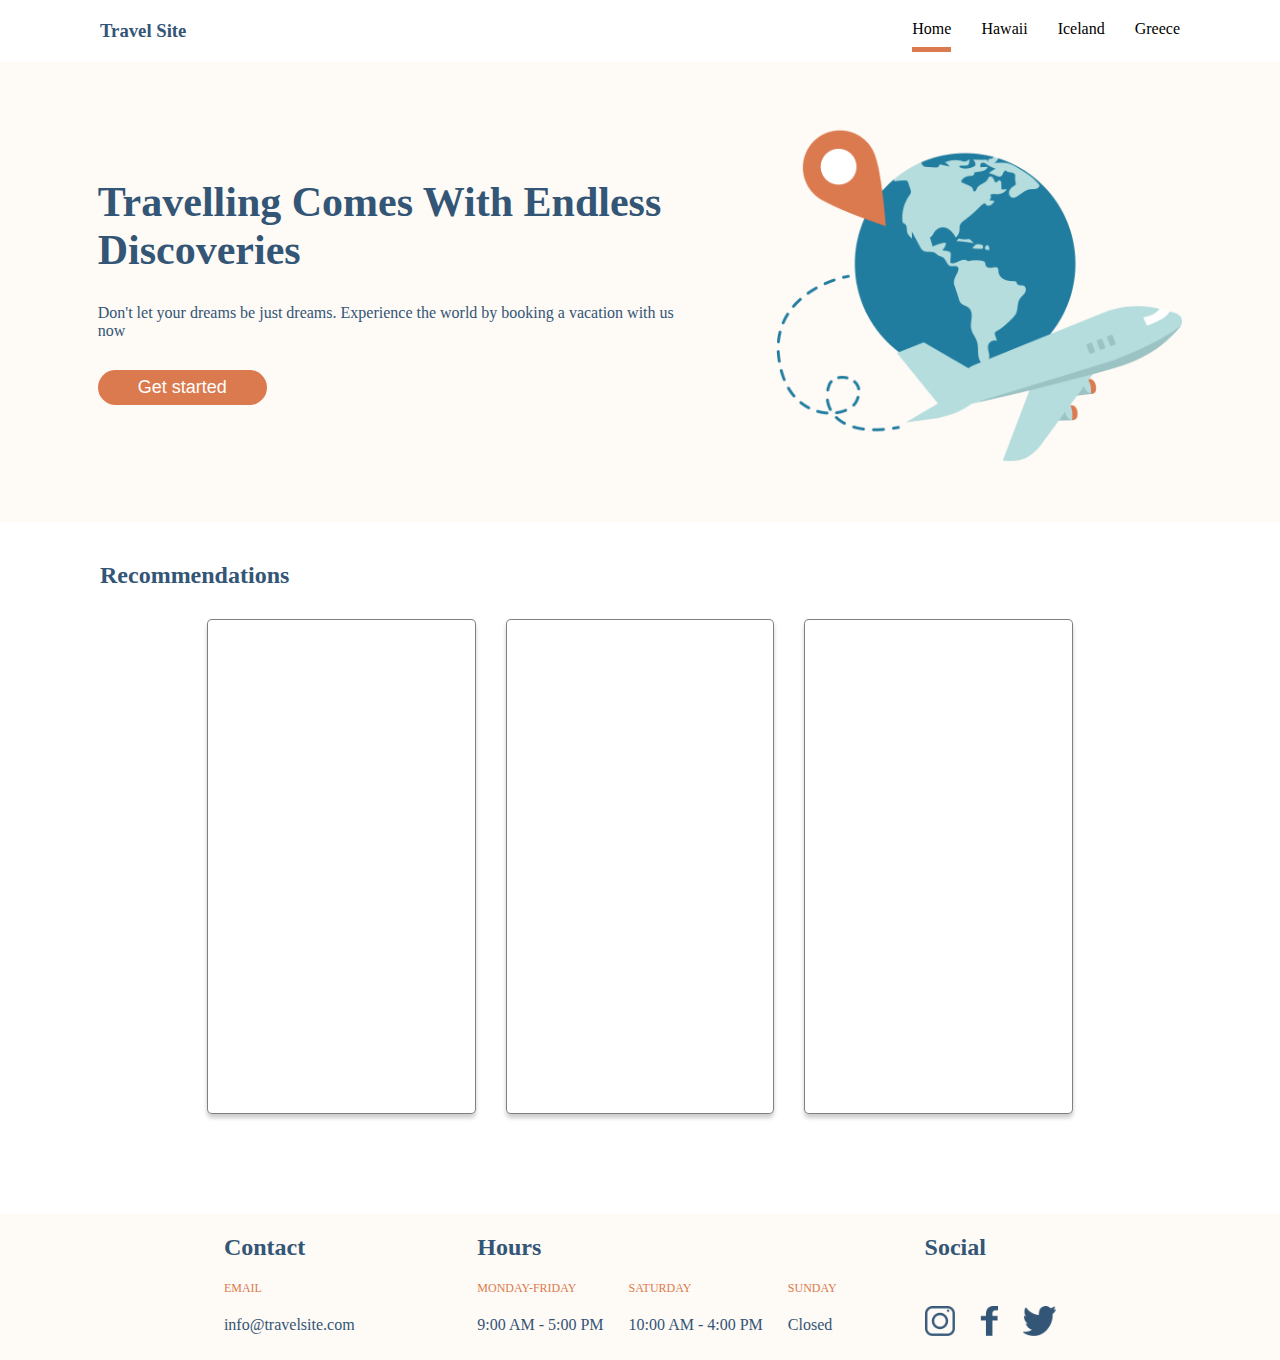
==== commit eb34deb0: "final project is complete" ====
--- a/index.html
+++ b/index.html
@@ -10,7 +10,6 @@
     </head>
     <body>
         <header>
-            <!--Main-->
             <nav class="nav"><h3><a href="./index.html">Travel Site</a></h3>
                 <ul class="nav__list">
                     <li>
@@ -21,7 +20,6 @@
                     <li><a href="./pages/greece.html">Greece</a></li>
                 </ul>
             </nav>
-            <!--Hero-->
             <section class="nav__hero">
                 <div class="nav__hero__about">
                     <h1>Travelling Comes With Endless Discoveries</h1>
@@ -31,7 +29,6 @@
                 <img class= "hero__img" src="./assets/Images/hero.png" alt="logo"/>
             </section>
         </header>
-        <!--Recommendation-->
         <main>
             <h2>Recommendations</h2>
             <div class= "recommendation__titles">
@@ -39,38 +36,43 @@
                 <a href="./pages/iceland.html"><div class="recommendation__card recommendation__place__iceland"><h2>Iceland</h2></div></a>
                 <a href="./pages/greece.html"><div class="recommendation__card recommendation__place__greece"><h2>Greece</h2></div></a>
         </main>
-        <!--Footer-->
         <footer>
             <div class="company__info__footer">
-                <div class="company__info"><h2>Contact</h2>
+                <div class="company__info">
+                    <h2>Contact</h2>
                     <ul class="company__info__contact">
                         <li>Email</li><li>info@travelsite.com</li>
                     </ul>
                 </div>
-                <div class="company__info__days"></div></div><h2>Hours</h2>
-                <div class="company__info__hours__footer">
-                    <ul class="company__info__hours">
-                        <li>Monday-Friday</li><li>9:00 AM - 5:00 PM</li>
-                    </ul>
-                    <ul class="company__info__hours">
-                        <li>Saturday</li><li>10:00 AM - 4:00 PM</li>
-                    </ul>
-                    <ul class="company__info__hours">
-                        <li>Sunday</li><li>Closed</li>
-                    </ul>
+                <div class="company__info__hours__days">
+                    <h2>Hours</h2>
+                    <div class="company__info__hours__footer">
+                        <ul class="company__info__hours">
+                            <li>Monday-Friday</li><li>9:00 AM - 5:00 PM</li>
+                        </ul>
+                        <ul class="company__info__hours">
+                            <li>Saturday</li><li>10:00 AM - 4:00 PM</li>
+                        </ul>
+                        <ul class="company__info__hours">
+                            <li>Sunday</li><li>Closed</li>
+                        </ul>
+                    </div>
                 </div>
                 <div clas="company__info">
                     <h2>Social</h2>
                     <ul class="company__info__social__media">
-                        <!-- Instagram -->
-                        <li><a href="https://www.instagram.com"><img src="./assets/Images/Icons/icon-instagram.png" alt="Instagram" /></a></li>
-                        <!-- Facebook -->
-                        <li><a href="https://www.facebook.com"><img src="./assets/Images/Icons/icon-facebook.png" alt="Facebook" /></a></li>
-                        <!-- Twitter -->
-                        <li><a href="https://www.twitter.com"> <img src="./assets/Images/Icons/icon-twitter.png" alt="Twitter" /></a></li>
+                        <li>
+                            <a href="https://www.instagram.com"><img src="../assets/Images/Icons/icon-instagram.png" alt="Instagram" /></a>
+                        </li>
+                        <li>
+                            <a href="https://www.facebook.com"><img src="../assets/Images/Icons/icon-facebook.png" alt="Facebook" /></a>
+                        </li>
+                        <li>
+                            <a href="https://www.twitter.com"><img src="../assets/Images/Icons/icon-twitter.png" alt="Twitter" /></a>
+                        </li>
                     </ul>
-                </div>
+                </div>    
             </div>
         </footer>
-    </body>
+	</body>
 </html>--- a/css/global.css
+++ b/css/global.css
@@ -1,85 +1,3 @@
-/* :root{
-    font-size: 10px;
-}
-
-*{
-    margin: 0px;
-    padding: 0px;
-    box-sizing: border-box;
-}
-
-body {
-    margin: 0;
-    font-family: 'Verdana';
-} */
-
-/* .nav{
-    display: flex;
-    padding: 1rem;
-    background-color: #FFFFFF;
-    justify-content: space-between;
-    color: #335576;
-    align-items: center;
-    margin-left: 2rem;   
-}
-
-.nav__list{
-    display: flex;
-    justify-content: flex-end;
-    /* text-decoration: none; */
-    /* list-style: none;
-    background-color: #fff;
-    padding: 1rem;
-    margin: 0;
-    /* border: 2px solid red; */
-/* } */
-
-/* .nav__item{
-    list-style-type: none;
-    font-size: 0.675rem;
-    margin-left: 1rem;
-    text-decoration: none;
-}
-
-.nav__link{
-    text-decoration: none;
-    color: black;
-}
-
-.nav__item--active{
-    border-bottom: 3px solid #DB7A4E;
-    font-size: 10.8px;
-} */
-
-
-/* .hero{
-    background-color:#FEFAF5;
-    padding-top: 2rem;
-    display: flex;
-}
-.hero__title{
-    color: #335576; */
-    
-    /* }
-.hero__button{
-    
-    background-color: #DB7A4E;
-    color: #FFFFFF;
-}
-
-.logo{
-    align-items: right;
-    
-/* } */ 
-
-
-
-
-
-
-/* footer
-fixed positioning to stay below */
-
 
 :root {
     font-size: 10px;
@@ -95,33 +13,24 @@
     font-family: "Verdana";
     font-size: 1.6rem;
 }
-  /* h1, h2, h3 color */
+
 :is(h1, h2),
   .nav > h3 > a {
     color: #335576;
 }
-  
-  /* Navigation  */
+
 .nav {
     display: flex;
     justify-content: space-between;
     background-color: #fff;
     padding: 2rem;
     margin: 0rem 8rem;
-    position: fixed;
-    z-index: 10;
-    flex-direction: row;
-    top: 0;
-    right: 0;
-    left: 0;
 }
   
-  /* Removes underline all links in nav */
 .nav a {
     text-decoration: none;
 }
-  
-  /* Column-gap adjusts spacing between nav links */
+
 .nav__list {
     display: flex;
     justify-content: space-evenly;
@@ -132,20 +41,18 @@
 .nav__list a {
     color: #000;
 }
-  /* Active Page Modifier */
+  
   .nav__list__active {
     border-bottom: 0.5rem solid #db7a4e;
     padding-bottom: 1rem;
 }
-  
-  /* Destination and Contact Form */
+   
 :is(.destination, .contact-us) {
     padding: 6rem;
     background-position: 20% 52%;
     background-size: cover;
 }
   
-  /* Destination and Contact Form Heading */
 :is(.recommendation, .contact-us) > h1 {
     font-size: 6rem;
     color: #fff;
@@ -153,7 +60,7 @@
     margin-bottom: 4rem;
 }
   
-  /* Footer */
+
 footer {
     background-color: #fefaf5;
 }
@@ -163,33 +70,31 @@
     justify-content: space-around;
     width: 75vw;
     margin: auto;
-    padding: 4rem 0px 6rem;
+    padding: 2rem;
     color: #335576;
 }
   
-  /* Company Info & Social Media - Width */
 .company__info:first-child {
     flex-basis: 18%;
 }
   
-  /* Company Hours - Width */
 .company__info__days {
     flex-basis: 47%;
 }
-  
-  /* Daily Hours, Hours, contact */
+
 :is(.company__info__contact, .company__info__hours, .company__info__social__media) {
     list-style: none;
     margin-top: 2rem;
+
 }
   
-  /* Makes the Store Info and Social Media Cards flex-direction: row */
 :is(.company__info__hours__footer, .company__info__social__media) {
     display: flex;
+    justify-content: center;
+    flex-flow: row;
     column-gap: 2.5rem;
 }
   
-  /* company-info__contact a Targets the first li element */
 :is(.company__info__contact, .company__info__hours) > li:first-child {
     font-size: 1.2rem;
     color: #db7a4e;
@@ -197,12 +102,16 @@
     text-transform: uppercase;
 }
   
-  /* Social Media Images */
-ul.company__info__social__media img {
+.company__info__social__media img {
     min-width: 1.8rem;
     max-height: 3rem;
 }
   
 .company__info:last-child > h2 {
     margin-bottom: 4.5rem;
+   
+}
+
+.company__info__social__media{
+    padding-top: 2.5rem;
 }--- a/css/main.css
+++ b/css/main.css
@@ -1,128 +1,4 @@
-/* html {
-    height: 1000px;
-    min-width: 1280px;
-    margin: 0;
-    padding: 0;
-}
 
-body{
-    min-height: 1000px;
-    min-width: 1280px;
-    margin: 0;
-    padding: 0;
-} 
-
-.nav{
-    display: flex;
-    padding: 1rem;
-    background-color: #FFFFFF;
-    justify-content: space-between;
-    color: #335576;
-    align-items: center;
-    margin-left: 2rem;
-}
-
-.nav__list{
-    display: flex;
-    justify-content: flex-end;
-    list-style: none;
-    background-color: #fff;
-    padding: 1rem;
-    margin: 0;
-}
-
-.nav__item{
-    list-style-type: none;
-    font-size: 0.675rem;
-    margin-left: 1rem;
-    text-decoration: none;
-}
-
-.nav__link{
-    text-decoration: none;
-    color: black;
-}
-
-.nav__item--active{
-    border-bottom: 3px solid #DB7A4E;
-    font-size: 10.8px;
-}
-
-
-.hero{
-    background-color:#FEFAF5;
-    display: flex;
-    padding: 1rem;
-    margin: 0;
-    margin-left: 2rem;
-}
-.hero__title{
-    color: #335576;
-    
-    }
-.hero__button{
-    
-    background-color: #DB7A4E;
-    color: #FFFFFF;
-}
-
-.hero__img{
-    width: 100%;
-    
-}
-.hero__img img{
-    min-height: 8rem;
-    max-height: 21.875rem;
-}
-.recs{
-    display: flex;
-    
-}
-.recs__title{
-    color: #335576;
-}
-
-.recs__card{
-    width: 5em;
-    padding: 1rem;
-    margin-right: 1rem;
-    margin-top: 1rem;
-    margin-left: 1rem;
-    background-color: #fff;
-    width: 30%;
-}
-
-.footer{
-background-color: #FEFAF5;
-}
-.footer__titles{
-    color: #335576;
-    display: flex;
-    justify-content: space-evenly; 
-}
-
-.footer__subtitles{
-    color: #DB7A4E;
-    text-transform: uppercase;
-    display: flex;
-    justify-content: space-evenly;
-    font-size: 0.675rem;
-    
-}
-
-.footer__info{
-    color: #335576;
-    display: flex;
-    justify-content: space-evenly;
-    font-weight: normal;
-}
- */
-
-/* . nav {
-
-} */
-
- /* Hero Section */
 .nav__hero {
     display: flex;
     justify-content: space-around;
@@ -131,14 +7,12 @@
     padding: 6rem;
     margin: auto;
 }
-  
-  /* Hero Content Container */
+
 .nav__hero__about {
     min-width: 35%;
     max-width: 52%;
 }
   
-  /* Hero Content - Content*/
 .nav__hero__about > h1 {
     font-size: 4.2rem;
     margin-bottom: 3rem;
@@ -149,13 +23,11 @@
     margin-bottom: 3rem;
 }
   
-  /* Hero-Image */
 .hero__img {
     max-width: 35%;
     min-width: 25%;
 }
   
-  /* Hero - Get Started Button */
 .hero__button {
     background-color: #db7a4e;
     font-size: 1.8rem;
@@ -166,12 +38,6 @@
     color:#fff
 }
   
-  /* .nav-hero__button a {
-    text-decoration: none;
-    color: #fff;
-  } */
-  
-  /* Recommendations */
 main {
     padding: 4rem;
     margin: 0rem 6rem;
@@ -181,7 +47,6 @@
     margin-bottom: 3rem;
 }
   
-  /* Destination Card */
 .recommendation__titles{
     display: flex;
     justify-content: center;
@@ -195,18 +60,13 @@
     cursor: pointer;
 }
   
-  /* Destination Card */
 .recommendation__card {
     display: flex;
     justify-content: flex-end;
     align-items: flex-end;
     width: 21vw;
     height: 55vh;
-    /* Border */
-    /* width / style / color */
     border: 0.1rem solid rgba(0 0 0 / 0.5);
-    /* Box-Shadow */
-    /* x-axis / y-axis - blur - radius - color / opacity */
     box-shadow: 0rem 0.4rem 0.4rem rgba(0 0 0 / 0.2);
     border-radius: 0.5rem;
     background-size: cover;
@@ -216,23 +76,19 @@
     
 }
   
-  /* Destination Card Heading */
 .recommendation__card > h2 {
     color: #fff;
     margin: 2rem;
 }
   
-  /* Hawaii Background */
 .recommendation__place__hawaii {
     background-image: url("../assets/images/hawaii.jpg");
 }
   
-  /* Iceland background */
 .recommendation__place__iceland {
     background-image: url("../assets/images/iceland.jpg");
 }
   
-  /* Greece Background */
 .recommendation__place__greece {
     background-image: url("../assets/images/greece.jpg");
 }